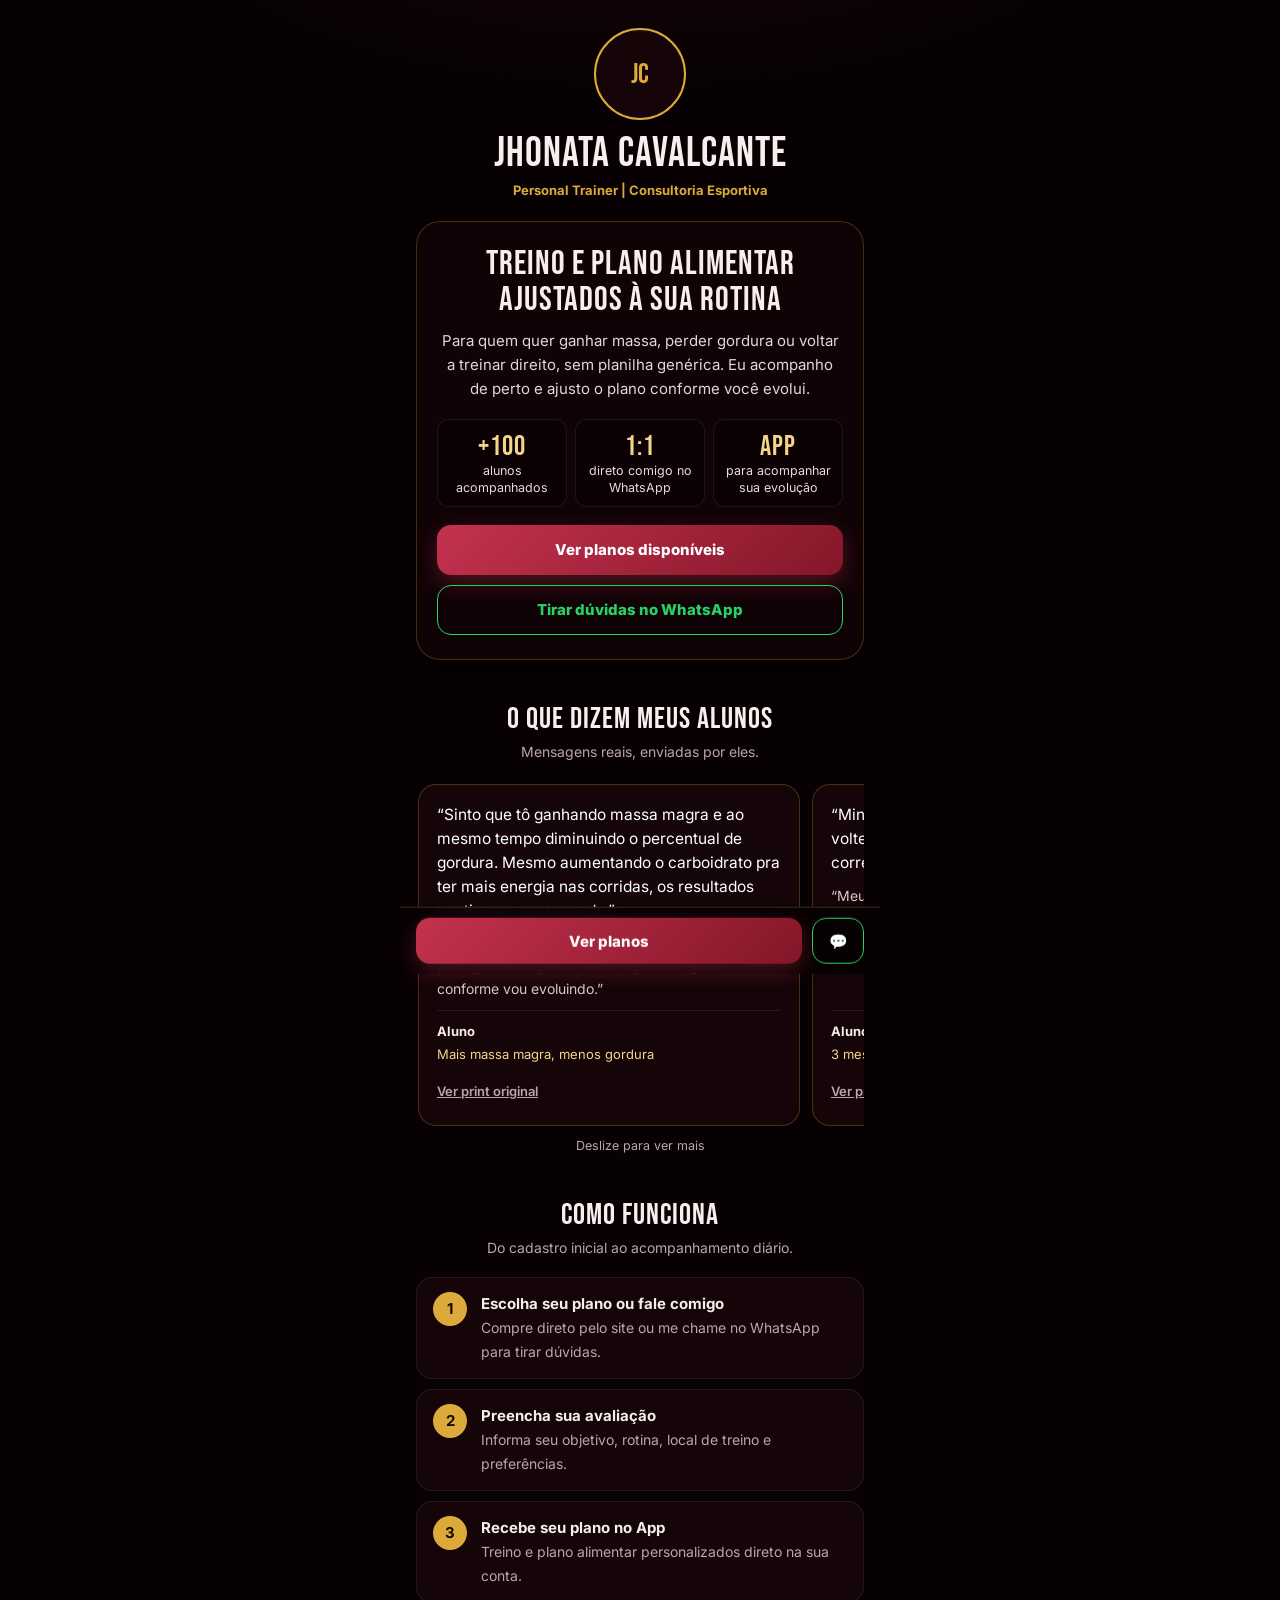
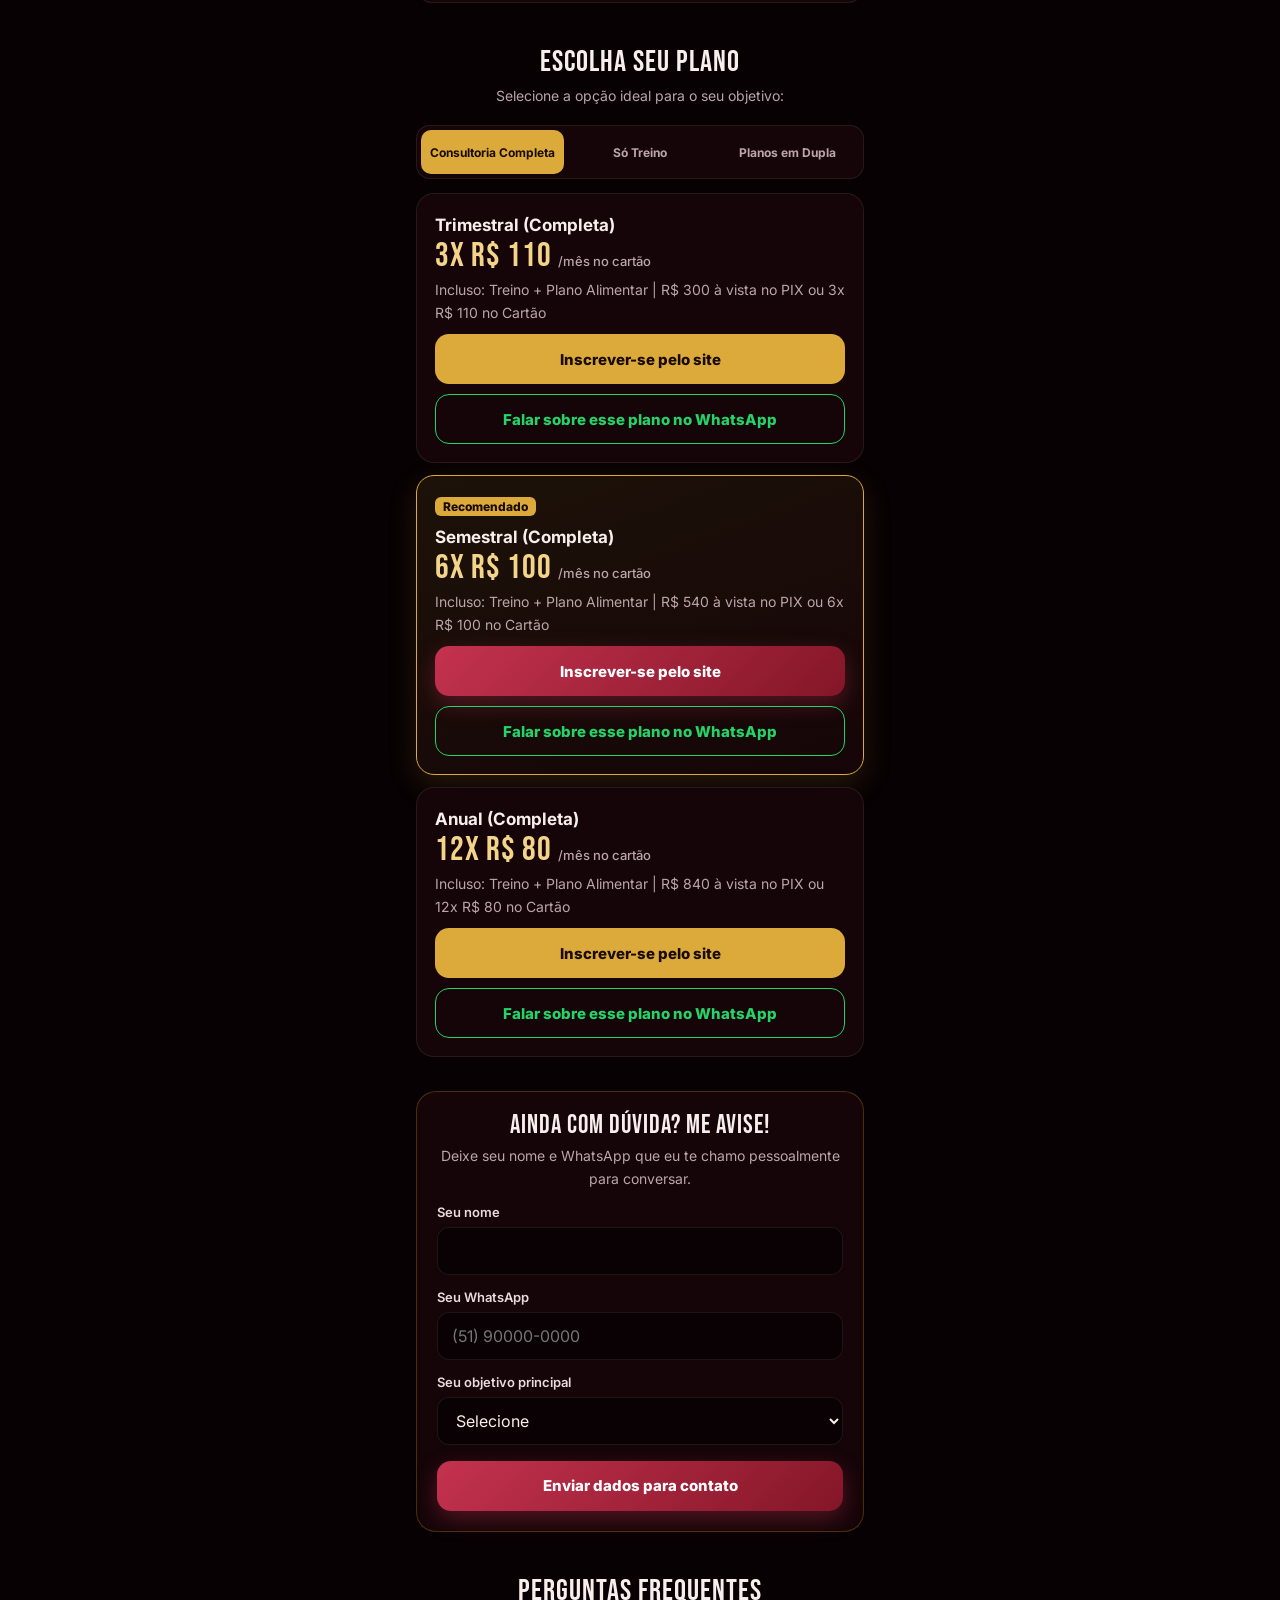
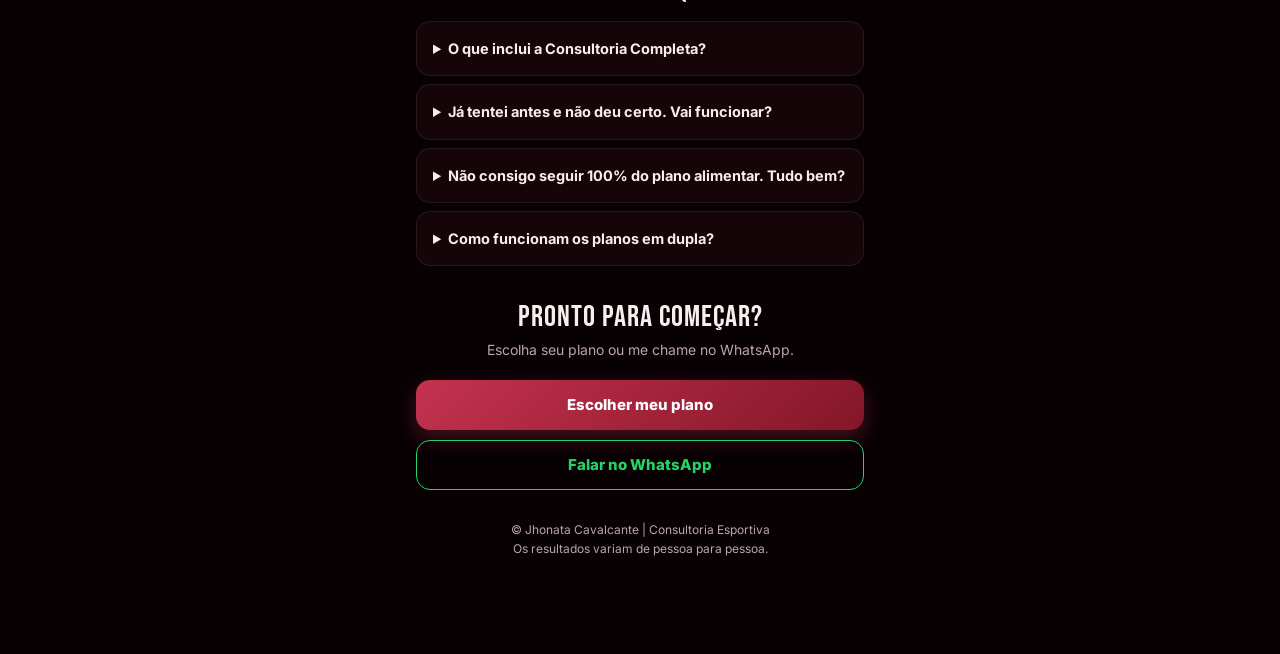
==== index.html @ f17ecf05 "Update image sources and buttons in index.html" ====
<!DOCTYPE html>
<html lang="pt-BR">
<head>
<meta charset="UTF-8">
<meta name="viewport" content="width=device-width, initial-scale=1, viewport-fit=cover">
<title>Jhonata Cavalcante | Personal Trainer e Consultoria Esportiva</title>
<meta name="description" content="Treino e plano alimentar ajustados à sua rotina, com acompanhamento direto no WhatsApp.">
<meta property="og:title" content="Jhonata Cavalcante | Consultoria Esportiva">
<meta property="og:description" content="Treino e plano alimentar ajustados à sua rotina, com acompanhamento direto no WhatsApp.">
<meta property="og:image" content="https://github.com/jhonatags123-hue/Consultoria-Backend/blob/main/5.jpg?raw=true">
<meta property="og:url" content="https://consultoria-backend-kbqi.onrender.com/">
<meta property="og:type" content="website">
<link href="https://fonts.googleapis.com/css2?family=Inter:wght@400;500;700;800&family=Bebas+Neue&display=swap" rel="stylesheet">
<style>
:root{--card:#150508;--line:rgba(220,170,58,.25);--soft:rgba(255,255,255,.08);--accent:#c4324f;--accent2:#841628;--gold:#dcaa3a;--gold2:#f3d489;--text:#f8efec;--muted:#bba5ab;--green:#25d366}
*{margin:0;padding:0;box-sizing:border-box}
html{scroll-behavior:smooth}
body{background:radial-gradient(900px 560px at 50% -8%,#300713,#070103 70%) no-repeat #070103;color:var(--text);font:400 15px/1.6 'Inter',system-ui,sans-serif;max-width:480px;margin:0 auto;padding:28px 16px calc(96px + env(safe-area-inset-bottom,0px));overflow-x:hidden}
h1,h2{font-family:'Bebas Neue',sans-serif;font-weight:400;letter-spacing:1px;line-height:1.05}
h2{font-size:30px;text-align:center;margin:44px 0 6px}
.sub{text-align:center;color:var(--muted);font-size:14px;margin-bottom:18px}
a:focus-visible,button:focus-visible,input:focus-visible,select:focus-visible,summary:focus-visible{outline:2px solid var(--gold2);outline-offset:3px}
.btn{display:flex;justify-content:center;align-items:center;gap:8px;min-height:50px;padding:0 18px;border-radius:14px;font:800 15px 'Inter',sans-serif;text-decoration:none;border:0;cursor:pointer;width:100%;color:#fff}
.btn-main{background:linear-gradient(135deg,var(--accent),var(--accent2));box-shadow:0 8px 22px rgba(196,50,79,.35)}
.btn-gold{background:var(--gold);color:#1a0b02}
.btn-wa{background:transparent;border:1px solid var(--green);color:var(--green)}
.profile{text-align:center}
.avatar{width:92px;height:92px;border-radius:50%;border:2px solid var(--gold);margin:0 auto 12px;overflow:hidden;background:var(--card);display:grid;place-items:center;font:28px 'Bebas Neue';color:var(--gold)}
.avatar img{width:100%;height:100%;object-fit:cover}
.profile h1{font-size:42px}
.profile p{color:var(--gold);font-weight:700;font-size:13px;margin-top:4px}
.hero{background:rgba(21,5,8,.75);border:1px solid var(--line);border-radius:24px;padding:24px 20px;text-align:center;margin-top:20px;box-shadow:0 16px 40px rgba(0,0,0,.6)}
.hero h2{margin:0 0 12px;font-size:34px}
.hero p{color:#e4d5d8;font-size:15px}
.stats{display:grid;grid-template-columns:repeat(3,1fr);gap:8px;margin:18px 0}
.stats div{background:rgba(10,2,5,.7);border:1px solid var(--soft);border-radius:12px;padding:10px 4px;font-size:12.5px;line-height:1.3;color:#eadadd}
.stats b{display:block;font:28px 'Bebas Neue';color:var(--gold2);letter-spacing:1px}
.hero .btn+.btn{margin-top:10px}
.carousel{display:flex;gap:12px;overflow-x:auto;scroll-snap-type:x mandatory;padding:2px 2px 10px;-webkit-overflow-scrolling:touch}
.t{flex:0 0 86%;scroll-snap-align:center;background:var(--card);border:1px solid var(--line);border-radius:18px;padding:18px;display:flex;flex-direction:column;gap:10px}
.t .q{font-size:15.5px;line-height:1.55;color:#fff}
.t .q2{font-size:14px;color:#d9c8cc}
.t footer{margin-top:auto;display:flex;flex-direction:column;gap:2px;border-top:1px solid var(--soft);padding-top:10px;font-size:13px}
.t footer span{color:var(--gold2)}
.lnk{background:none;border:0;color:var(--muted);font:600 13px 'Inter';text-decoration:underline;cursor:pointer;text-align:left;padding:4px 0;min-height:32px}
.hint{text-align:center;font-size:12.5px;color:var(--muted)}
.steps{display:grid;gap:10px}
.step{display:flex;gap:14px;align-items:flex-start;background:var(--card);border:1px solid var(--soft);border-radius:16px;padding:14px 16px}
.step i{flex:0 0 34px;height:34px;border-radius:50%;background:var(--gold);color:#1a0b02;font:700 15px/34px 'Inter';text-align:center;font-style:normal}
.step b{display:block;font-size:15px}
.step span{font-size:14px;color:var(--muted)}
.tabs{display:grid;grid-template-columns:1fr 1fr 1fr;gap:4px;background:var(--card);border:1px solid var(--soft);border-radius:14px;padding:4px;margin-bottom:14px}
.tabs button{min-height:44px;border:0;border-radius:10px;background:none;color:var(--muted);font:700 12px 'Inter';cursor:pointer;padding:0 4px}
.tabs button[aria-selected=true]{background:var(--gold);color:#1a0b02}
.plan{background:var(--card);border:1px solid var(--soft);border-radius:18px;padding:18px;margin-bottom:12px}
.plan.rec{border:1px solid var(--gold);box-shadow:0 10px 30px rgba(220,170,58,.15);background:linear-gradient(160deg,rgba(220,170,58,.1),var(--card))}
.tag{display:inline-block;background:var(--gold);color:#1a0b02;font:800 12px 'Inter';padding:2px 8px;border-radius:6px;margin-bottom:8px}
.plan h3{font-size:17px}
.plan .d{font-size:14px;color:var(--muted);margin:2px 0 10px}
.price{font:34px 'Bebas Neue';letter-spacing:1px;color:var(--gold2);line-height:1}
.price small{font:500 13px 'Inter';color:var(--muted);letter-spacing:0;margin-left:6px}
.plan .btn{margin-top:10px}
details.more{margin-bottom:12px}
details.more summary{cursor:pointer;text-align:center;color:var(--gold2);font-weight:700;font-size:14px;padding:12px;list-style:none;border:1px dashed var(--line);border-radius:12px;margin-bottom:12px}
.lead{background:var(--card);border:1px solid var(--line);border-radius:20px;padding:20px}
.lead h2{margin-top:0;font-size:26px}
.lead label{display:block;font-size:13px;font-weight:600;margin:12px 0 4px;color:#eadadd}
.lead input,.lead select{width:100%;min-height:48px;border-radius:12px;border:1px solid var(--soft);background:#0a0104;color:var(--text);padding:0 14px;font:16px 'Inter'}
.lead .btn{margin-top:16px}
.faq details{background:var(--card);border:1px solid var(--soft);border-radius:14px;margin-bottom:8px}
.faq summary{padding:15px 16px;font-weight:700;font-size:14.5px;cursor:pointer}
.faq p{padding:0 16px 15px;font-size:14px;color:#d9c8cc}
.final{text-align:center;margin-top:36px}
.final .btn+.btn{margin-top:10px}
footer.f{text-align:center;font-size:12px;color:var(--muted);margin-top:30px}
.bar{position:fixed;left:0;right:0;bottom:0;max-width:480px;margin:0 auto;padding:10px 16px calc(10px + env(safe-area-inset-bottom,0px));background:rgba(7,1,3,.94);backdrop-filter:blur(10px);border-top:1px solid var(--line);display:flex;gap:10px;transform:translateY(110%);transition:transform .25s;z-index:5}
.bar.on{transform:none}
.bar .btn{min-height:46px}
.bar .btn-wa{flex:0 0 52px;padding:0}
#lb{position:fixed;inset:0;background:rgba(0,0,0,.92);display:none;align-items:center;justify-content:center;padding:16px;z-index:10}
#lb.on{display:flex}
#lb img{max-width:100%;max-height:100%;border-radius:10px}
.alert-success{display:none;background:rgba(37,211,102,.15);border:1px solid #25d366;color:#25d366;padding:12px;border-radius:12px;text-align:center;font-weight:700;margin-top:12px}
@media (prefers-reduced-motion:reduce){html{scroll-behavior:auto}.bar{transition:none}}
</style>
</head>
<body>

<header class="profile">
  <div class="avatar"><img src="https://github.com/jhonatags123-hue/Consultoria-App/blob/main/minhafoto.jpg?raw=true" alt="Jhonata Cavalcante" onerror="this.style.display='none';this.parentNode.textContent='JC'"></div>
  <h1>JHONATA CAVALCANTE</h1>
  <p>Personal Trainer | Consultoria Esportiva</p>
</header>

<!-- 1. HERO -->
<section class="hero">
  <h2>Treino e plano alimentar ajustados à sua rotina</h2>
  <p>Para quem quer ganhar massa, perder gordura ou voltar a treinar direito, sem planilha genérica. Eu acompanho de perto e ajusto o plano conforme você evolui.</p>
  <div class="stats">
    <div><b>+100</b>alunos acompanhados</div>
    <div><b>1:1</b>direto comigo no WhatsApp</div>
    <div><b>App</b>para acompanhar sua evolução</div>
  </div>
  <a href="#planos" class="btn btn-main" id="heroCta" data-ev="hero_cta">Ver planos disponíveis</a>
  <a class="btn btn-wa js-wa" data-msg="Olá Jhonata! Vim pelo seu link e quero tirar dúvidas sobre a consultoria." data-ev="whatsapp_hero">Tirar dúvidas no WhatsApp</a>
</section>

<!-- 2. PROVA SOCIAL -->
<h2>O que dizem meus alunos</h2>
<p class="sub">Mensagens reais, enviadas por eles.</p>
<div class="carousel" aria-label="Depoimentos de alunos">
  <article class="t">
    <p class="q">“Sinto que tô ganhando massa magra e ao mesmo tempo diminuindo o percentual de gordura. Mesmo aumentando o carboidrato pra ter mais energia nas corridas, os resultados continuam aparecendo.”</p>
    <p class="q2">“O acompanhamento também tem sido muito bom, principalmente por ter esse suporte e ajuste conforme vou evoluindo.”</p>
    <footer><b>Aluno</b><span>Mais massa magra, menos gordura</span></footer>
    <button class="lnk" data-print="https://github.com/jhonatags123-hue/Consultoria-App/blob/main/depoimento1.jpg?raw=true">Ver print original</button>
  </article>
  <article class="t">
    <p class="q">“Minha vida melhorou bastante desde que voltei a treinar direito e me alimentar corretamente.”</p>
    <p class="q2">“Meu peso abaixou, a recomposição corporal foi bem notória depois de quase 6 meses sem atividade física, e tive um ganho de força absurdo.”</p>
    <footer><b>Aluno</b><span>3 meses de acompanhamento</span></footer>
    <button class="lnk" data-print="https://github.com/jhonatags123-hue/Consultoria-App/blob/main/depoimento2.jpg?raw=true">Ver print original</button>
  </article>
  <article class="t">
    <p class="q">“Treinava de qualquer forma, sem foco em aprender a execução com excelência.”</p>
    <p class="q2">“Esse método que tu me passou … começou a fazer meus treinos renderem mais, tanto em progressão das cargas quanto em focar nos meus pontos fracos.”</p>
    <footer><b>Otávio</b><span>Aluno desde agosto</span></footer>
    <button class="lnk" data-print="https://github.com/jhonatags123-hue/Consultoria-App/blob/main/depoimento3.jpg?raw=true">Ver print original</button>
  </article>
</div>
<p class="hint">Deslize para ver mais</p>

<!-- 3. COMO FUNCIONA -->
<h2>Como funciona</h2>
<p class="sub">Do cadastro inicial ao acompanhamento diário.</p>
<div class="steps">
  <div class="step"><i>1</i><div><b>Escolha seu plano ou fale comigo</b><span>Compre direto pelo site ou me chame no WhatsApp para tirar dúvidas.</span></div></div>
  <div class="step"><i>2</i><div><b>Preencha sua avaliação</b><span>Informa seu objetivo, rotina, local de treino e preferências.</span></div></div>
  <div class="step"><i>3</i><div><b>Recebe seu plano no App</b><span>Treino e plano alimentar personalizados direto na sua conta.</span></div></div>
</div>

<!-- 4. PLANOS -->
<h2 id="planos">Escolha seu plano</h2>
<p class="sub">Selecione a opção ideal para o seu objetivo:</p>
<div class="tabs" role="tablist">
  <button role="tab" id="tab-completa" aria-selected="true" data-g="completa">Consultoria Completa</button>
  <button role="tab" id="tab-treino" aria-selected="false" data-g="treino">Só Treino</button>
  <button role="tab" id="tab-dupla" aria-selected="false" data-g="dupla">Planos em Dupla</button>
</div>
<div id="planList" role="tabpanel"></div>

<!-- 5. CAPTURA DE LEAD -->
<section class="lead" style="margin-top:34px">
  <h2>Ainda com dúvida? Me avise!</h2>
  <p class="sub" style="margin-bottom:0">Deixe seu nome e WhatsApp que eu te chamo pessoalmente para conversar.</p>
  <form id="leadForm">
    <label for="nome">Seu nome</label>
    <input id="nome" name="nome" required autocomplete="given-name">
    <label for="zap">Seu WhatsApp</label>
    <input id="zap" name="whatsapp" type="tel" inputmode="tel" placeholder="(51) 90000-0000" required autocomplete="tel">
    <label for="obj">Seu objetivo principal</label>
    <select id="obj" name="objetivo" required>
      <option value="">Selecione</option>
      <option>Perder gordura</option>
      <option>Ganhar massa muscular</option>
      <option>Melhorar performance e corrida</option>
      <option>Voltar a treinar e ter mais saúde</option>
    </select>
    <button class="btn btn-main" type="submit">Enviar dados para contato</button>
    <div id="leadSuccess" class="alert-success">✓ Recebido! Entrarei em contato no seu WhatsApp em breve.</div>
  </form>
</section>

<!-- 6. FAQ -->
<h2>Perguntas frequentes</h2>
<div class="faq" style="margin-top:14px">
  <details><summary>O que inclui a Consultoria Completa?</summary><p>A Consultoria Completa inclui o treino 100% individualizado para o seu local de treino + o seu plano alimentar personalizado ajustado à sua rotina, além de acompanhamento no aplicativo.</p></details>
  <details><summary>Já tentei antes e não deu certo. Vai funcionar?</summary><p>O plano é feito para a sua rotina e revisado conforme você evolui, em vez de repetir uma ficha pronta. Quando algo não encaixa, a gente ajusta.</p></details>
  <details><summary>Não consigo seguir 100% do plano alimentar. Tudo bem?</summary><p>Ninguém segue 100% o tempo todo. O objetivo é ter flexibilidade para você manter a constância sem neuras.</p></details>
  <details><summary>Como funcionam os planos em dupla?</summary><p>Cada um da dupla recebe seu próprio plano individualizado no app, porém com um desconto especial no valor total do pacote!</p></details>
</div>

<!-- 7. CTA FINAL -->
<section class="final">
  <h2 style="margin-top:0">Pronto para começar?</h2>
  <p class="sub">Escolha seu plano ou me chame no WhatsApp.</p>
  <a href="#planos" class="btn btn-main" data-ev="final_cta">Escolher meu plano</a>
  <a class="btn btn-wa js-wa" data-msg="Olá Jhonata! Quero tirar umas dúvidas no WhatsApp antes de fechar a consultoria." data-ev="whatsapp_final">Falar no WhatsApp</a>
</section>

<footer class="f">© Jhonata Cavalcante | Consultoria Esportiva<br>Os resultados variam de pessoa para pessoa.</footer>

<!-- BARRA FIXA -->
<div class="bar" id="bar">
  <a href="#planos" class="btn btn-main" data-ev="bar_cta">Ver planos</a>
  <a class="btn btn-wa js-wa" aria-label="Falar no WhatsApp" data-msg="Olá Jhonata! Vim pelo site e quero falar sobre a consultoria." data-ev="whatsapp_bar">💬</a>
</div>

<div id="lb" role="dialog" aria-label="Print do depoimento"><img alt="Print original do depoimento"></div>

<script>
/* ===== CONFIGURAÇÃO DE PREÇOS E PLANOS ===== */
const CFG = {
  whats: "5551990169026",
  leadEndpoint: "https://consultoria-backend-kbqi.onrender.com/api/leads",
  destino: "app.html",
  planos: {
    completa: [
      { id: "COMPLETA_TRIMESTRAL", nome: "Trimestral (Completa)", meses: 3, parcela: 110, desc: "Incluso: Treino + Plano Alimentar | R$ 300 à vista no PIX ou 3x R$ 110 no Cartão", destaque: false },
      { id: "COMPLETA_SEMESTRAL",  nome: "Semestral (Completa)", meses: 6, parcela: 100, desc: "Incluso: Treino + Plano Alimentar | R$ 540 à vista no PIX ou 6x R$ 100 no Cartão", destaque: true },
      { id: "COMPLETA_ANUAL",      nome: "Anual (Completa)",     meses: 12, parcela: 80, desc: "Incluso: Treino + Plano Alimentar | R$ 840 à vista no PIX ou 12x R$ 80 no Cartão", destaque: false }
    ],
    treino: [
      { id: "TREINO_ANUAL",        nome: "Anual (Apenas Treino)", meses: 12, parcela: 55, desc: "Incluso: Ficha de Treino Personalizada | R$ 540 à vista no PIX ou 12x R$ 55 no Cartão", destaque: true, tipo: "treino" }
    ],
    dupla: [
      { id: "COMPLETA_DUPLA_ANUAL",nome: "Anual em Dupla (Completa)", meses: 12, parcela: 130, desc: "Treino + Plano Alimentar para os dois | PIX R$ 660 cada ou R$ 65/mês no cartão cada", destaque: true, dupla: true },
      { id: "TREINO_DUPLA_ANUAL",  nome: "Anual em Dupla (Só Treino)", meses: 12, parcela: 80, desc: "Ficha de Treino para os dois | PIX R$ 420 cada ou R$ 40/mês no cartão cada", dupla: true, tipo: "treino" }
    ]
  }
};

/* ===== WHATSAPP LINK GENERATOR ===== */
const waLink = msg => `https://wa.me/${CFG.whats}?text=${encodeURIComponent(msg)}`;

/* ===== RENDERIZAÇÃO DE PLANOS ===== */
const brl = n => n.toLocaleString('pt-BR');
const utm = location.search ? '&' + location.search.slice(1) : '';

const planHTML = p => {
  const href = `${CFG.destino}?modo=anamnese${p.tipo ? '&tipo=' + p.tipo : ''}&plano=${p.id}${utm}`;
  const msgWa = `Olá Jhonata! Tenho interesse no plano ${p.nome} e quero conversar com você antes de fechar.`;
  const rec = p.destaque ? ' rec' : '';
  const tag = p.destaque ? '<span class="tag">Recomendado</span>' : p.dupla ? '<span class="tag">Oferta em Dupla</span>' : '';
  
  return `<div class="plan${rec}">${tag}<h3>${p.nome}</h3>
    <div class="price">${p.meses}x R$ ${brl(p.parcela)}<small>${p.dupla ? 'total da dupla' : '/mês no cartão'}</small></div>
    <p class="d" style="margin:6px 0 0">${p.desc}</p>
    <a class="btn ${p.destaque ? 'btn-main' : 'btn-gold'}" href="${href}" data-plan="${p.id}">Inscrever-se pelo site</a>
    <a class="btn btn-wa" href="${waLink(msgWa)}" target="_blank" rel="noopener">Falar sobre esse plano no WhatsApp</a>
  </div>`;
};

function renderPlans(g) {
  const list = CFG.planos[g];
  let html = list.map(planHTML).join('');
  document.getElementById('planList').innerHTML = html;
  document.getElementById('planList').setAttribute('aria-labelledby', 'tab-' + g);
}

document.querySelectorAll('.tabs button').forEach(b => b.addEventListener('click', () => {
  document.querySelectorAll('.tabs button').forEach(x => x.setAttribute('aria-selected', x === b));
  renderPlans(b.dataset.g);
}));
renderPlans('completa');

/* ===== WHATSAPP DIRETO ===== */
document.querySelectorAll('.js-wa').forEach(a => {
  a.href = waLink(a.dataset.msg);
  a.target = '_blank';
  a.rel = 'noopener';
});

/* ===== CAPTURA DE LEAD AUTOMÁTICA ===== */
document.getElementById('leadForm').addEventListener('submit', async e => {
  e.preventDefault();
  const form = e.target;
  const data = Object.fromEntries(new FormData(form));
  
  try {
    if (CFG.leadEndpoint) {
      await fetch(CFG.leadEndpoint, {
        method: 'POST',
        headers: { 'Content-Type': 'application/json' },
        body: JSON.stringify({ ...data, origem: 'funil_landing_page', data: new Date().toISOString() })
      });
    }
  } catch (_) {}

  document.getElementById('leadSuccess').style.display = 'block';
  form.reset();
});

/* ===== INTERACTION OBSERVER & LIGHTBOX ===== */
new IntersectionObserver(([en]) => document.getElementById('bar').classList.toggle('on', !en.isIntersecting && en.boundingClientRect.top < 0))
  .observe(document.getElementById('heroCta'));
const lb = document.getElementById('lb');
document.querySelectorAll('[data-print]').forEach(b => b.addEventListener('click', () => {
  lb.querySelector('img').src = b.dataset.print; lb.classList.add('on');
}));
lb.addEventListener('click', () => lb.classList.remove('on'));
document.addEventListener('keydown', e => { if (e.key === 'Escape') lb.classList.remove('on'); });
</script>
</body>
</html>
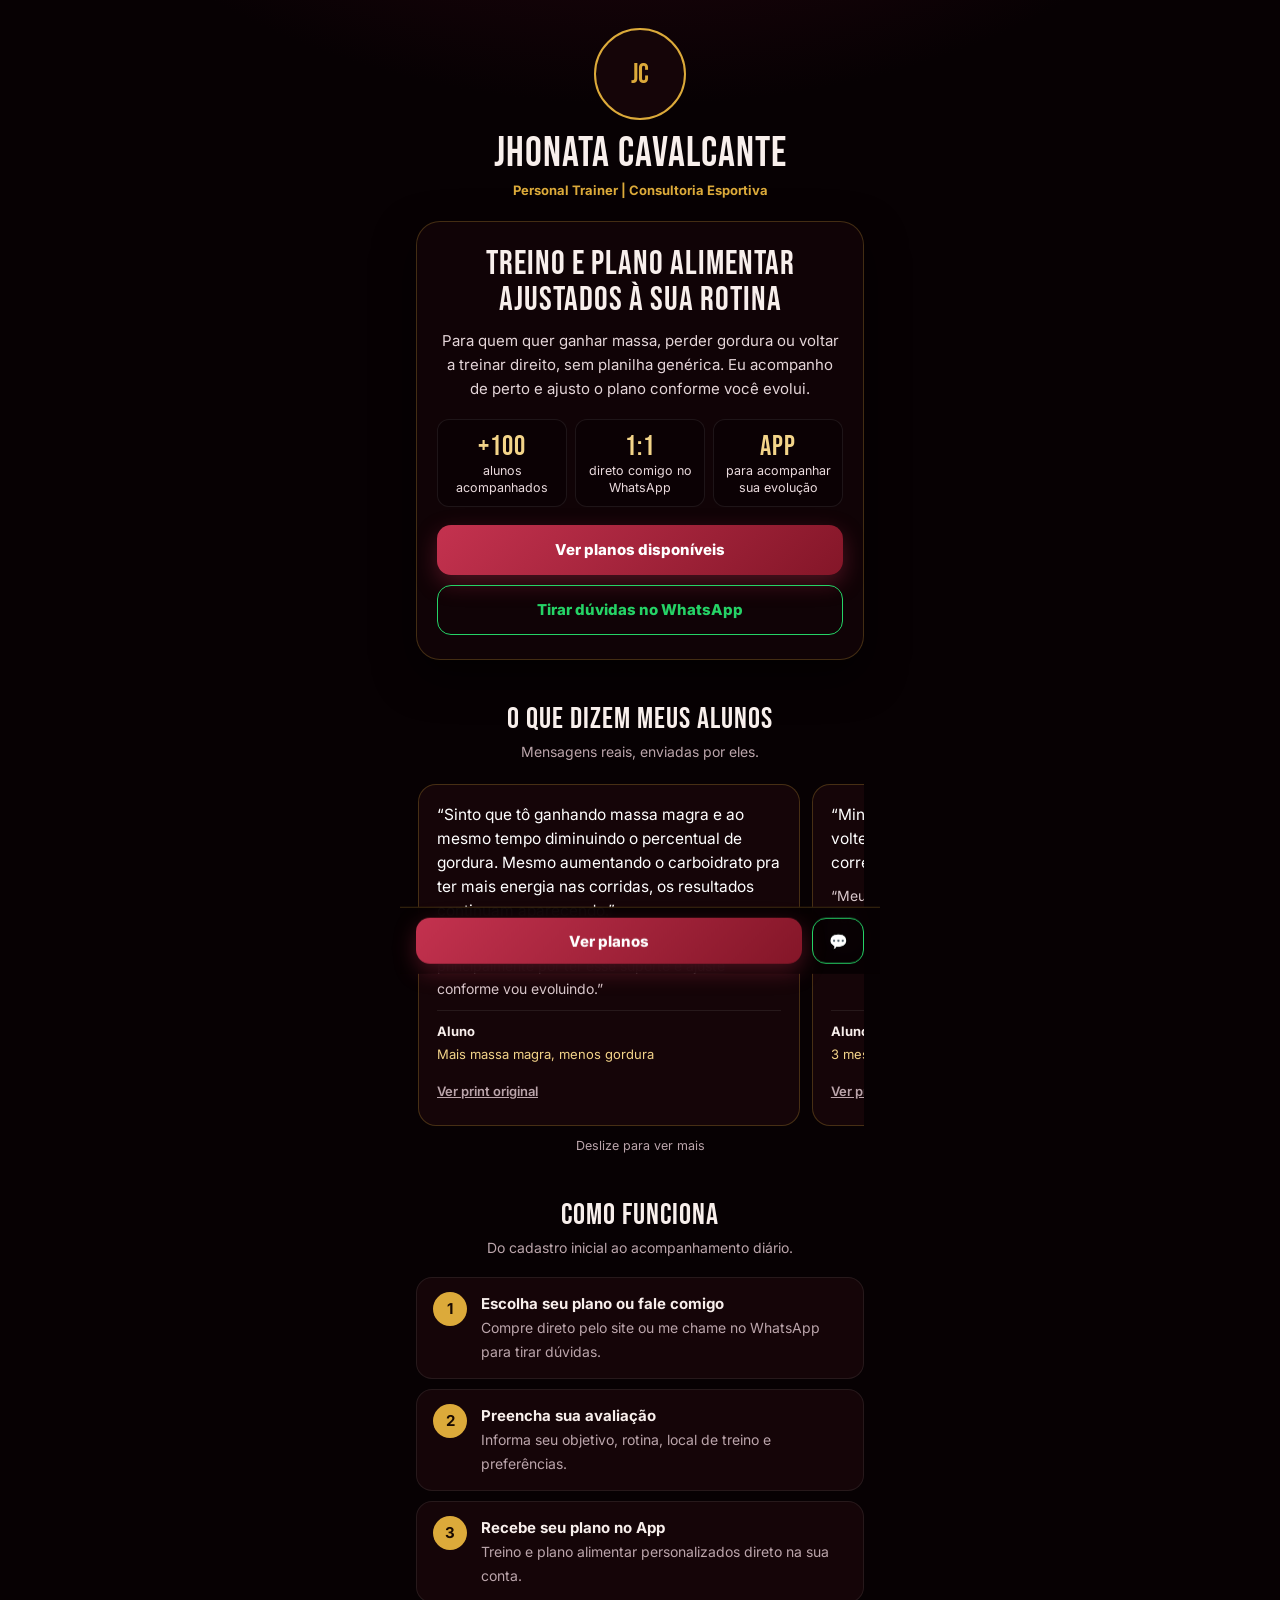
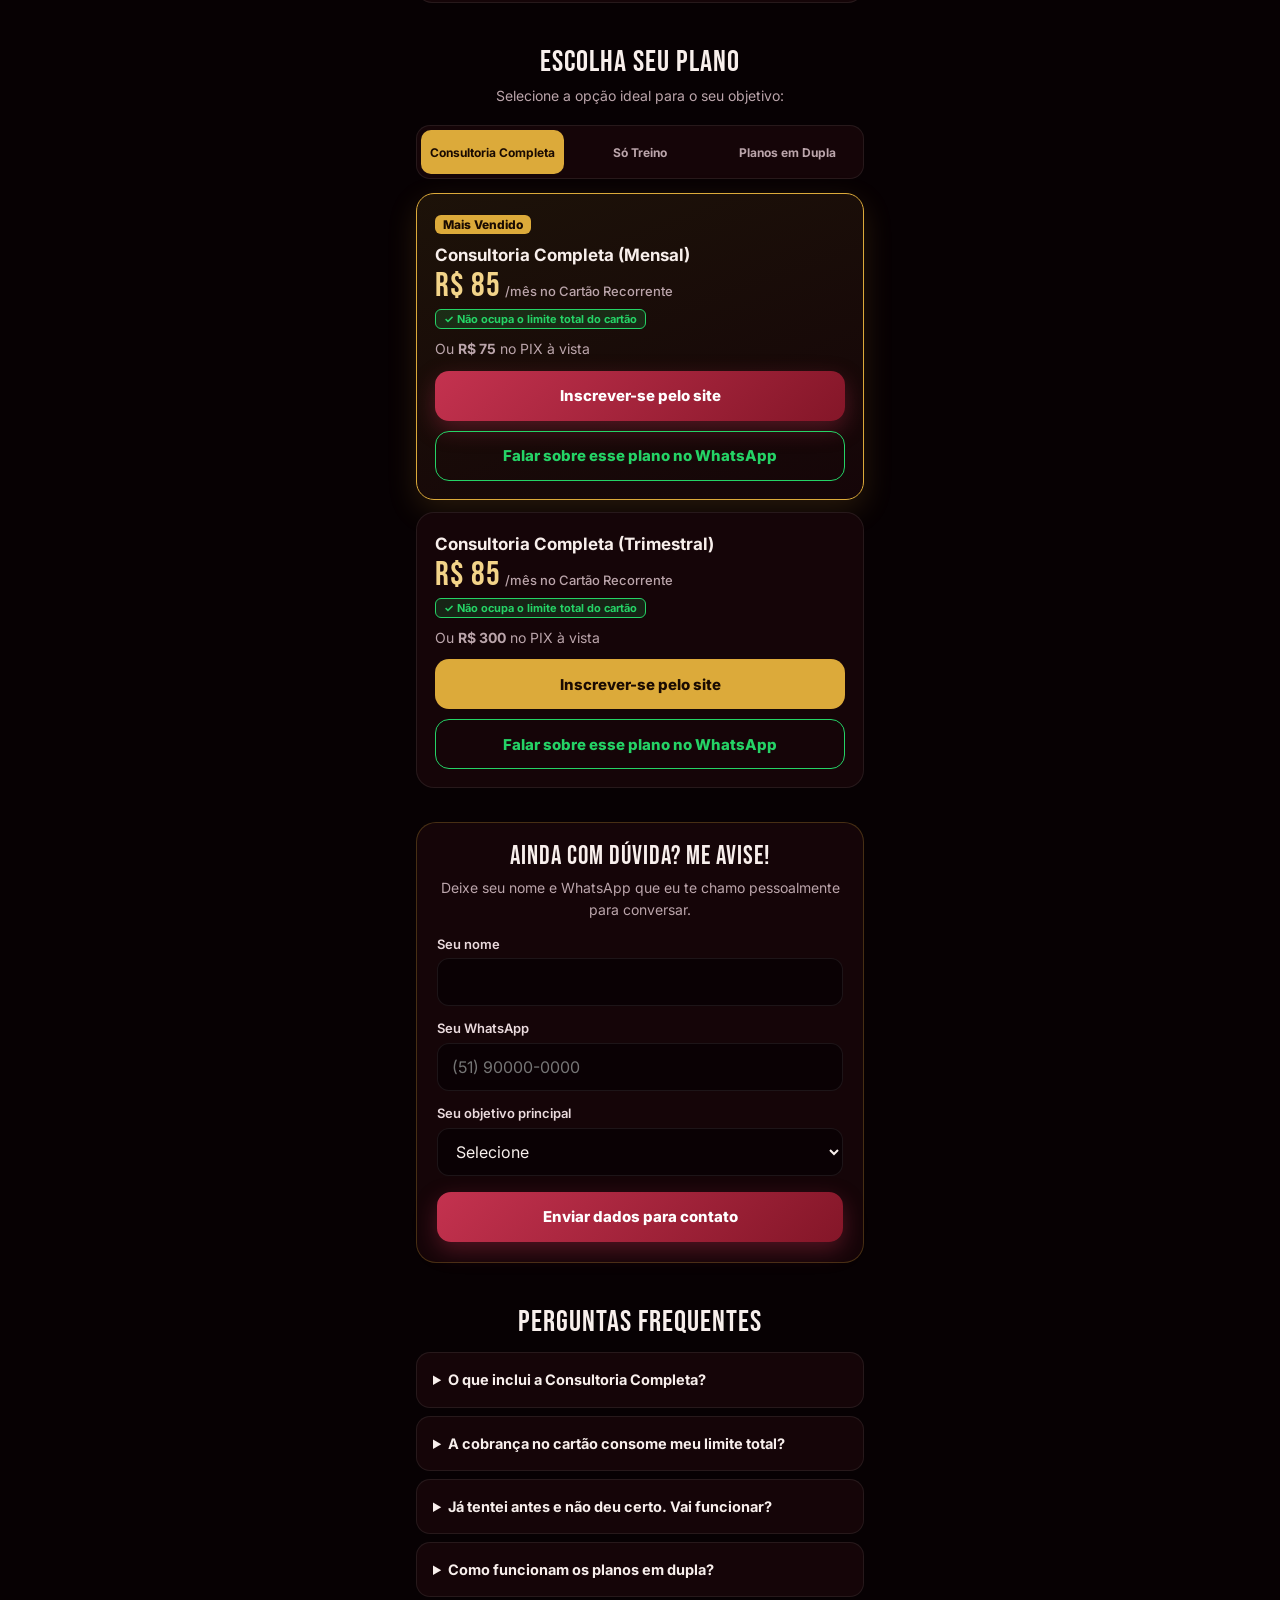
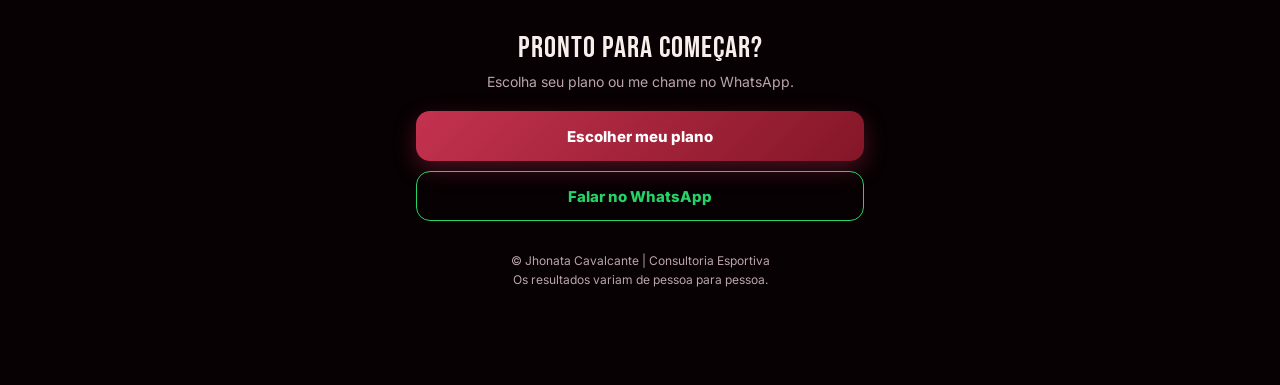
==== commit 27e63eb2: "Update pricing details and FAQ in index.html" ====
--- a/index.html
+++ b/index.html
@@ -7,7 +7,7 @@
 <meta name="description" content="Treino e plano alimentar ajustados à sua rotina, com acompanhamento direto no WhatsApp.">
 <meta property="og:title" content="Jhonata Cavalcante | Consultoria Esportiva">
 <meta property="og:description" content="Treino e plano alimentar ajustados à sua rotina, com acompanhamento direto no WhatsApp.">
-<meta property="og:image" content="https://github.com/jhonatags123-hue/Consultoria-Backend/blob/main/5.jpg?raw=true">
+<meta property="og:image" content="https://github.com/jhonatags123-hue/Consultoria-App/blob/main/minhafoto.jpg?raw=true">
 <meta property="og:url" content="https://consultoria-backend-kbqi.onrender.com/">
 <meta property="og:type" content="website">
 <link href="https://fonts.googleapis.com/css2?family=Inter:wght@400;500;700;800&family=Bebas+Neue&display=swap" rel="stylesheet">
@@ -55,13 +55,12 @@
 .plan{background:var(--card);border:1px solid var(--soft);border-radius:18px;padding:18px;margin-bottom:12px}
 .plan.rec{border:1px solid var(--gold);box-shadow:0 10px 30px rgba(220,170,58,.15);background:linear-gradient(160deg,rgba(220,170,58,.1),var(--card))}
 .tag{display:inline-block;background:var(--gold);color:#1a0b02;font:800 12px 'Inter';padding:2px 8px;border-radius:6px;margin-bottom:8px}
+.tag-no-limit{display:inline-block;background:rgba(37,211,102,.15);color:var(--green);border:1px solid var(--green);font:700 11px 'Inter';padding:2px 8px;border-radius:6px;margin-top:6px}
 .plan h3{font-size:17px}
 .plan .d{font-size:14px;color:var(--muted);margin:2px 0 10px}
 .price{font:34px 'Bebas Neue';letter-spacing:1px;color:var(--gold2);line-height:1}
-.price small{font:500 13px 'Inter';color:var(--muted);letter-spacing:0;margin-left:6px}
+.price small{font:500 13px 'Inter';color:var(--muted);letter-spacing:0;margin-left:4px}
 .plan .btn{margin-top:10px}
-details.more{margin-bottom:12px}
-details.more summary{cursor:pointer;text-align:center;color:var(--gold2);font-weight:700;font-size:14px;padding:12px;list-style:none;border:1px dashed var(--line);border-radius:12px;margin-bottom:12px}
 .lead{background:var(--card);border:1px solid var(--line);border-radius:20px;padding:20px}
 .lead h2{margin-top:0;font-size:26px}
 .lead label{display:block;font-size:13px;font-weight:600;margin:12px 0 4px;color:#eadadd}
@@ -175,8 +174,8 @@
 <h2>Perguntas frequentes</h2>
 <div class="faq" style="margin-top:14px">
   <details><summary>O que inclui a Consultoria Completa?</summary><p>A Consultoria Completa inclui o treino 100% individualizado para o seu local de treino + o seu plano alimentar personalizado ajustado à sua rotina, além de acompanhamento no aplicativo.</p></details>
+  <details><summary>A cobrança no cartão consome meu limite total?</summary><p>Não! A assinatura funciona de forma recorrente (mês a mês). Você só precisa ter liberado o valor da mensalidade do mês, sem comprometer o limite total do seu cartão.</p></details>
   <details><summary>Já tentei antes e não deu certo. Vai funcionar?</summary><p>O plano é feito para a sua rotina e revisado conforme você evolui, em vez de repetir uma ficha pronta. Quando algo não encaixa, a gente ajusta.</p></details>
-  <details><summary>Não consigo seguir 100% do plano alimentar. Tudo bem?</summary><p>Ninguém segue 100% o tempo todo. O objetivo é ter flexibilidade para você manter a constância sem neuras.</p></details>
   <details><summary>Como funcionam os planos em dupla?</summary><p>Cada um da dupla recebe seu próprio plano individualizado no app, porém com um desconto especial no valor total do pacote!</p></details>
 </div>
 
@@ -199,23 +198,21 @@
 <div id="lb" role="dialog" aria-label="Print do depoimento"><img alt="Print original do depoimento"></div>
 
 <script>
-/* ===== CONFIGURAÇÃO DE PREÇOS E PLANOS ===== */
+/* ===== CONFIGURAÇÃO DE PREÇOS E LINKS DO ASAAS ===== */
 const CFG = {
   whats: "5551990169026",
   leadEndpoint: "https://consultoria-backend-kbqi.onrender.com/api/leads",
-  destino: "app.html",
   planos: {
     completa: [
-      { id: "COMPLETA_TRIMESTRAL", nome: "Trimestral (Completa)", meses: 3, parcela: 110, desc: "Incluso: Treino + Plano Alimentar | R$ 300 à vista no PIX ou 3x R$ 110 no Cartão", destaque: false },
-      { id: "COMPLETA_SEMESTRAL",  nome: "Semestral (Completa)", meses: 6, parcela: 100, desc: "Incluso: Treino + Plano Alimentar | R$ 540 à vista no PIX ou 6x R$ 100 no Cartão", destaque: true },
-      { id: "COMPLETA_ANUAL",      nome: "Anual (Completa)",     meses: 12, parcela: 80, desc: "Incluso: Treino + Plano Alimentar | R$ 840 à vista no PIX ou 12x R$ 80 no Cartão", destaque: false }
+      { id: "COMPLETA_MENSAL", nome: "Consultoria Completa (Mensal)", pix: 75, cartao: 85, url: "https://www.asaas.com/000/c/d3g2zgxzvigjnpam", desc: "Incluso: Treino Personalizado + Plano Alimentar | R$ 85/mês no Cartão Recorrente ou R$ 75 no PIX", destaque: true },
+      { id: "COMPLETA_TRIMESTRAL", nome: "Consultoria Completa (Trimestral)", pix: 300, cartao: 85, url: "https://www.asaas.com/000/c/k9pnu5cry59ts60b", desc: "Incluso: Treino Personalizado + Plano Alimentar | R$ 300 à vista no PIX (3 Meses de Acesso)", destaque: false }
     ],
     treino: [
-      { id: "TREINO_ANUAL",        nome: "Anual (Apenas Treino)", meses: 12, parcela: 55, desc: "Incluso: Ficha de Treino Personalizada | R$ 540 à vista no PIX ou 12x R$ 55 no Cartão", destaque: true, tipo: "treino" }
+      { id: "TREINO_MENSAL", nome: "Apenas Treino", pix: 45, cartao: 55, url: "https://www.asaas.com/000/c/3rzicld44lby9g6b", desc: "Incluso: Ficha de Treino Personalizada | R$ 55/mês no Cartão Recorrente ou R$ 45 no PIX", destaque: true, tipo: "treino" }
     ],
     dupla: [
-      { id: "COMPLETA_DUPLA_ANUAL",nome: "Anual em Dupla (Completa)", meses: 12, parcela: 130, desc: "Treino + Plano Alimentar para os dois | PIX R$ 660 cada ou R$ 65/mês no cartão cada", destaque: true, dupla: true },
-      { id: "TREINO_DUPLA_ANUAL",  nome: "Anual em Dupla (Só Treino)", meses: 12, parcela: 80, desc: "Ficha de Treino para os dois | PIX R$ 420 cada ou R$ 40/mês no cartão cada", dupla: true, tipo: "treino" }
+      { id: "COMPLETA_DUPLA", nome: "Consultoria em Dupla (Completa)", pix: 130, cartao: 140, url: "https://www.asaas.com/000/c/52mqr2awi4hzl61n", desc: "Treino + Plano Alimentar para os dois | Cartão: R$ 140/mês (R$ 70 cada) ou PIX: R$ 130 à vista (R$ 65 cada)", destaque: true, dupla: true },
+      { id: "TREINO_DUPLA", nome: "Consultoria em Dupla (Só Treino)", pix: 80, cartao: 90, url: "https://www.asaas.com/000/c/ke2r2emle6sfnmif", desc: "Ficha de Treino para os dois | Cartão: R$ 90/mês (R$ 45 cada) ou PIX: R$ 80 à vista (R$ 40 cada)", dupla: true, tipo: "treino" }
     ]
   }
 };
@@ -225,18 +222,17 @@
 
 /* ===== RENDERIZAÇÃO DE PLANOS ===== */
 const brl = n => n.toLocaleString('pt-BR');
-const utm = location.search ? '&' + location.search.slice(1) : '';
 
 const planHTML = p => {
-  const href = `${CFG.destino}?modo=anamnese${p.tipo ? '&tipo=' + p.tipo : ''}&plano=${p.id}${utm}`;
   const msgWa = `Olá Jhonata! Tenho interesse no plano ${p.nome} e quero conversar com você antes de fechar.`;
   const rec = p.destaque ? ' rec' : '';
-  const tag = p.destaque ? '<span class="tag">Recomendado</span>' : p.dupla ? '<span class="tag">Oferta em Dupla</span>' : '';
+  const tag = p.destaque ? '<span class="tag">Mais Vendido</span>' : p.dupla ? '<span class="tag">Oferta em Dupla</span>' : '';
   
   return `<div class="plan${rec}">${tag}<h3>${p.nome}</h3>
-    <div class="price">${p.meses}x R$ ${brl(p.parcela)}<small>${p.dupla ? 'total da dupla' : '/mês no cartão'}</small></div>
-    <p class="d" style="margin:6px 0 0">${p.desc}</p>
-    <a class="btn ${p.destaque ? 'btn-main' : 'btn-gold'}" href="${href}" data-plan="${p.id}">Inscrever-se pelo site</a>
+    <div class="price">R$ ${brl(p.cartao)}<small>/mês no Cartão Recorrente</small></div>
+    <div><span class="tag-no-limit">✓ Não ocupa o limite total do cartão</span></div>
+    <p class="d" style="margin:8px 0 10px">Ou <b>R$ ${brl(p.pix)}</b> no PIX à vista</p>
+    <a class="btn ${p.destaque ? 'btn-main' : 'btn-gold'}" href="${p.url}" target="_blank" rel="noopener" data-plan="${p.id}">Inscrever-se pelo site</a>
     <a class="btn btn-wa" href="${waLink(msgWa)}" target="_blank" rel="noopener">Falar sobre esse plano no WhatsApp</a>
   </div>`;
 };
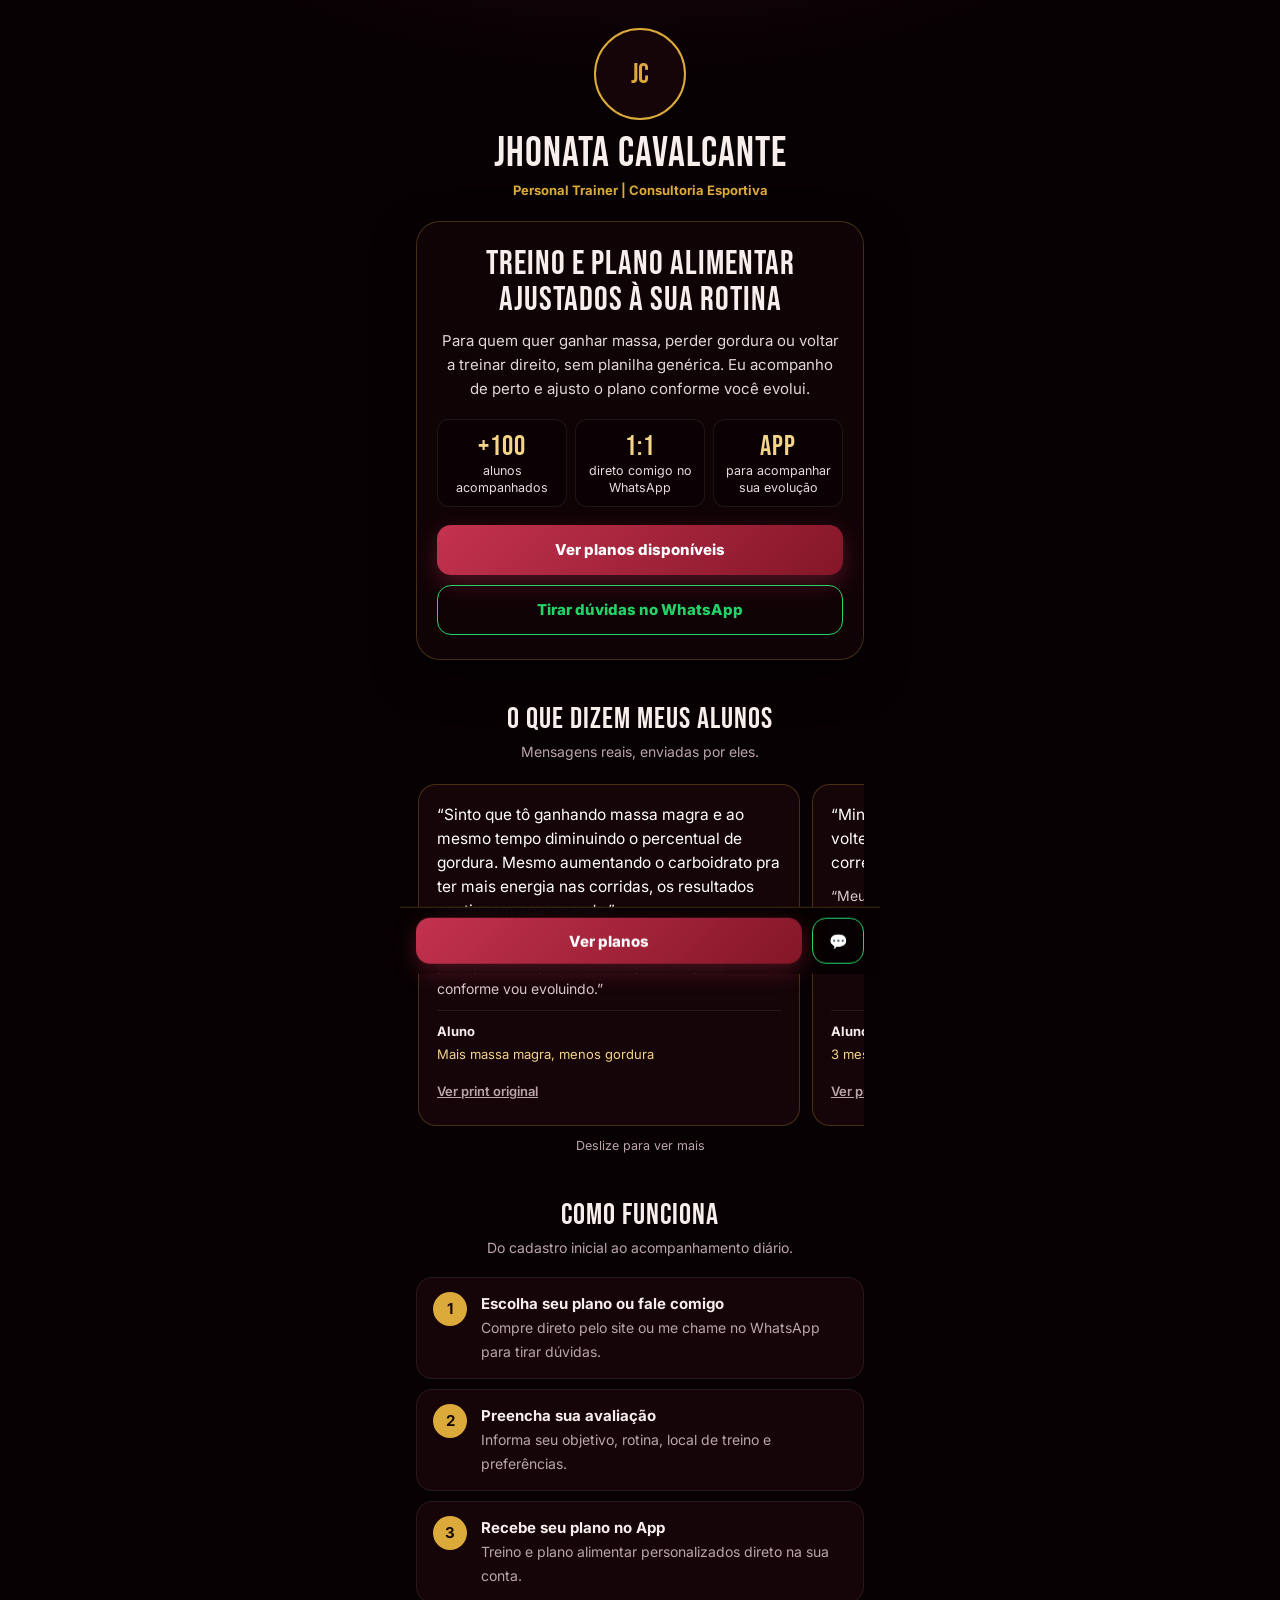
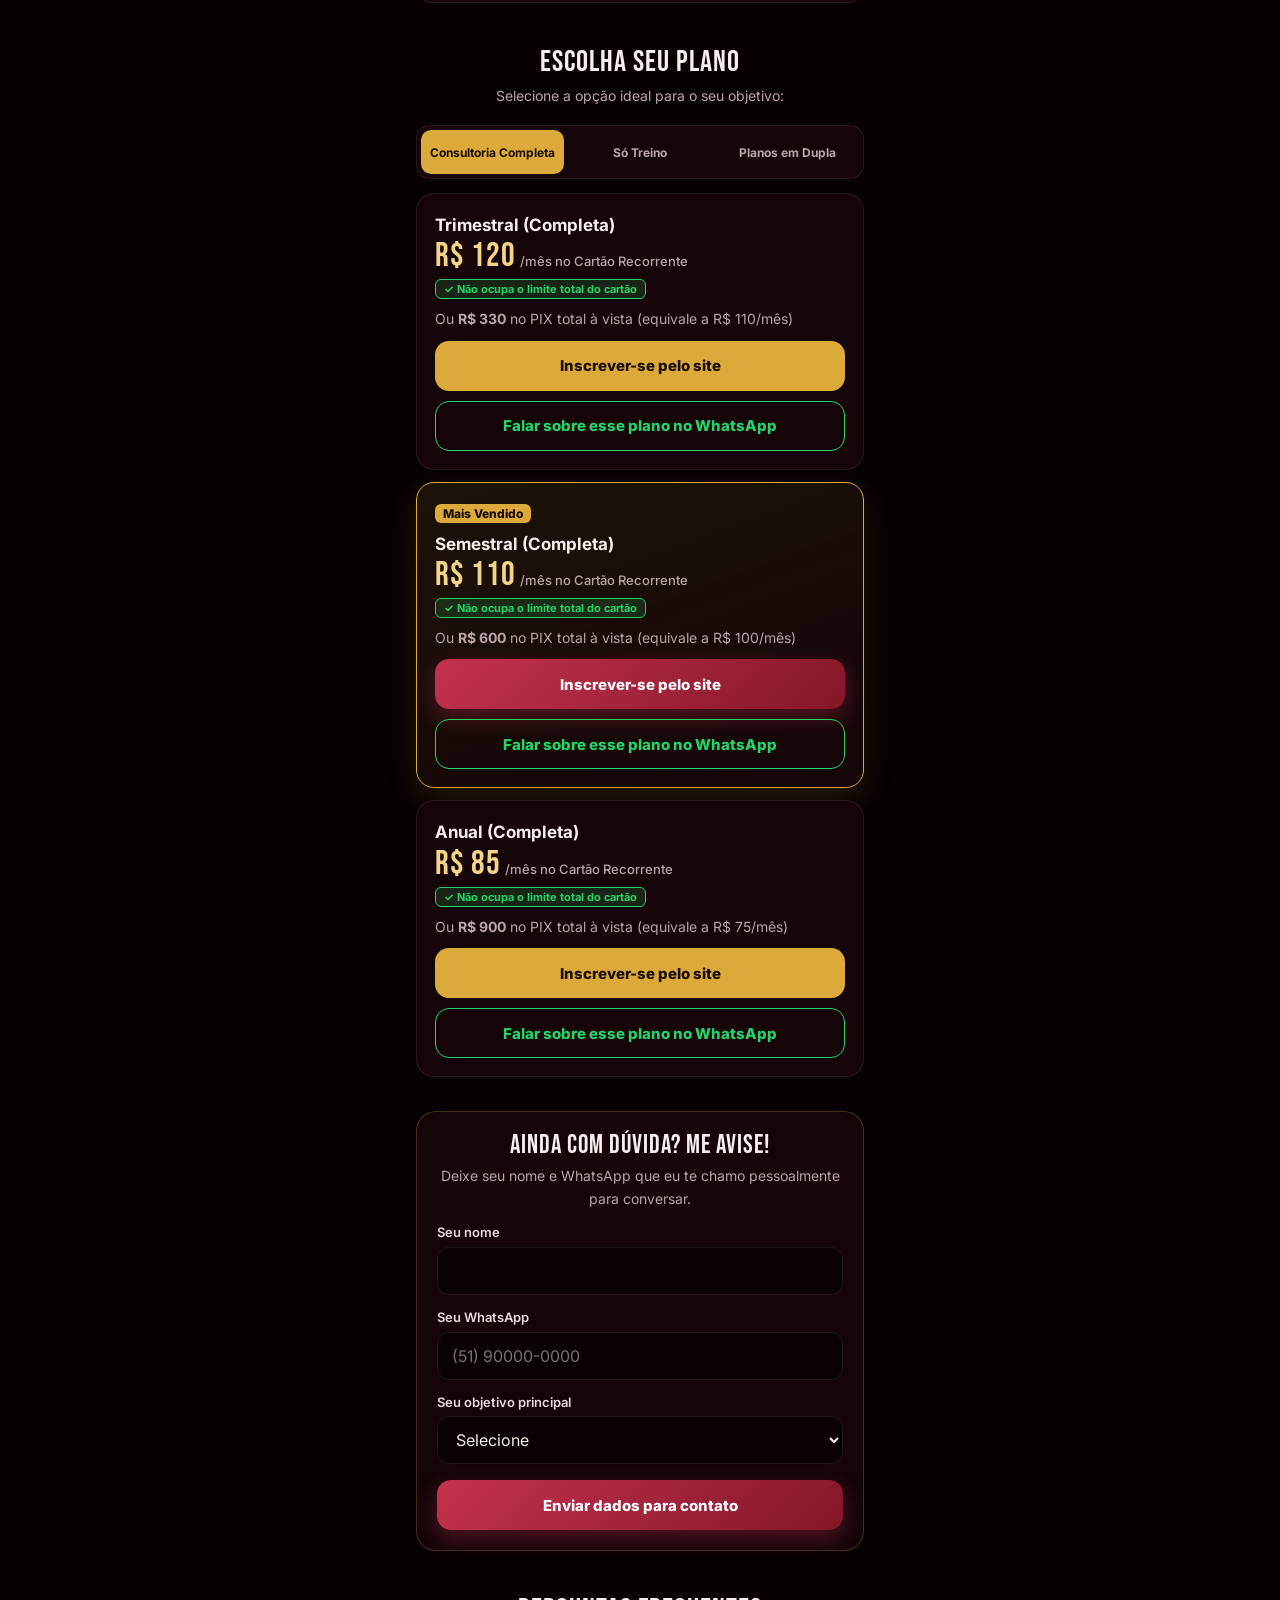
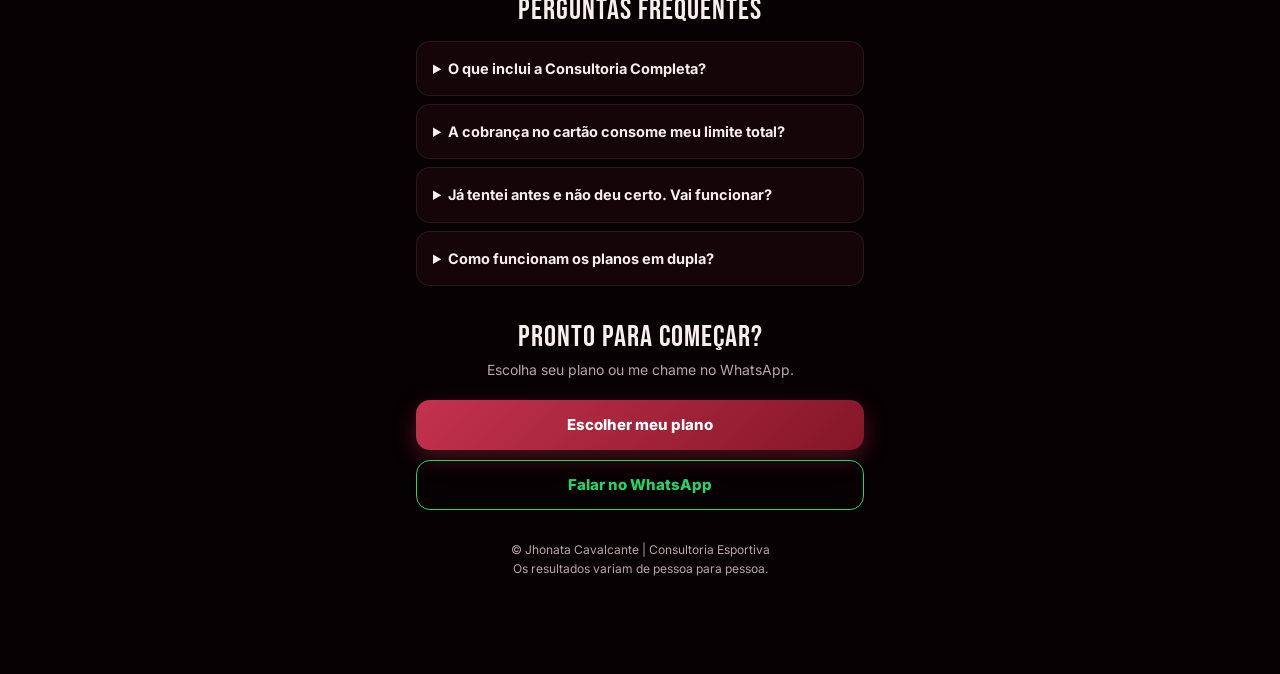
==== commit 6110eeb3: "Update comments for clarity in index.html" ====
--- a/index.html
+++ b/index.html
@@ -91,7 +91,7 @@
   <p>Personal Trainer | Consultoria Esportiva</p>
 </header>
 
-<!-- 1. HERO -->
+<!-- HERO -->
 <section class="hero">
   <h2>Treino e plano alimentar ajustados à sua rotina</h2>
   <p>Para quem quer ganhar massa, perder gordura ou voltar a treinar direito, sem planilha genérica. Eu acompanho de perto e ajusto o plano conforme você evolui.</p>
@@ -104,7 +104,7 @@
   <a class="btn btn-wa js-wa" data-msg="Olá Jhonata! Vim pelo seu link e quero tirar dúvidas sobre a consultoria." data-ev="whatsapp_hero">Tirar dúvidas no WhatsApp</a>
 </section>
 
-<!-- 2. PROVA SOCIAL -->
+<!-- PROVA SOCIAL -->
 <h2>O que dizem meus alunos</h2>
 <p class="sub">Mensagens reais, enviadas por eles.</p>
 <div class="carousel" aria-label="Depoimentos de alunos">
@@ -129,7 +129,7 @@
 </div>
 <p class="hint">Deslize para ver mais</p>
 
-<!-- 3. COMO FUNCIONA -->
+<!-- COMO FUNCIONA -->
 <h2>Como funciona</h2>
 <p class="sub">Do cadastro inicial ao acompanhamento diário.</p>
 <div class="steps">
@@ -138,7 +138,7 @@
   <div class="step"><i>3</i><div><b>Recebe seu plano no App</b><span>Treino e plano alimentar personalizados direto na sua conta.</span></div></div>
 </div>
 
-<!-- 4. PLANOS -->
+<!-- PLANOS -->
 <h2 id="planos">Escolha seu plano</h2>
 <p class="sub">Selecione a opção ideal para o seu objetivo:</p>
 <div class="tabs" role="tablist">
@@ -148,7 +148,7 @@
 </div>
 <div id="planList" role="tabpanel"></div>
 
-<!-- 5. CAPTURA DE LEAD -->
+<!-- CAPTURA DE LEAD -->
 <section class="lead" style="margin-top:34px">
   <h2>Ainda com dúvida? Me avise!</h2>
   <p class="sub" style="margin-bottom:0">Deixe seu nome e WhatsApp que eu te chamo pessoalmente para conversar.</p>
@@ -170,7 +170,7 @@
   </form>
 </section>
 
-<!-- 6. FAQ -->
+<!-- FAQ -->
 <h2>Perguntas frequentes</h2>
 <div class="faq" style="margin-top:14px">
   <details><summary>O que inclui a Consultoria Completa?</summary><p>A Consultoria Completa inclui o treino 100% individualizado para o seu local de treino + o seu plano alimentar personalizado ajustado à sua rotina, além de acompanhamento no aplicativo.</p></details>
@@ -179,7 +179,7 @@
   <details><summary>Como funcionam os planos em dupla?</summary><p>Cada um da dupla recebe seu próprio plano individualizado no app, porém com um desconto especial no valor total do pacote!</p></details>
 </div>
 
-<!-- 7. CTA FINAL -->
+<!-- CTA FINAL -->
 <section class="final">
   <h2 style="margin-top:0">Pronto para começar?</h2>
   <p class="sub">Escolha seu plano ou me chame no WhatsApp.</p>
@@ -204,15 +204,16 @@
   leadEndpoint: "https://consultoria-backend-kbqi.onrender.com/api/leads",
   planos: {
     completa: [
-      { id: "COMPLETA_MENSAL", nome: "Consultoria Completa (Mensal)", pix: 75, cartao: 85, url: "https://www.asaas.com/000/c/d3g2zgxzvigjnpam", desc: "Incluso: Treino Personalizado + Plano Alimentar | R$ 85/mês no Cartão Recorrente ou R$ 75 no PIX", destaque: true },
-      { id: "COMPLETA_TRIMESTRAL", nome: "Consultoria Completa (Trimestral)", pix: 300, cartao: 85, url: "https://www.asaas.com/000/c/k9pnu5cry59ts60b", desc: "Incluso: Treino Personalizado + Plano Alimentar | R$ 300 à vista no PIX (3 Meses de Acesso)", destaque: false }
+      { id: "COMPLETA_TRIMESTRAL", nome: "Trimestral (Completa)", pix: 330, pixEquiv: 110, cartao: 120, url: "https://www.asaas.com/000/c/k9pnu5cry59ts60b", desc: "Incluso: Treino Personalizado + Plano Alimentar | Cartão: R$ 120/mês Recorrente ou R$ 330 total no PIX (R$ 110/mês)", destaque: false },
+      { id: "COMPLETA_SEMESTRAL",  nome: "Semestral (Completa)",  pix: 600, pixEquiv: 100, cartao: 110, url: "https://www.asaas.com/000/c/d3g2zgxzvigjnpam", desc: "Incluso: Treino Personalizado + Plano Alimentar | Cartão: R$ 110/mês Recorrente ou R$ 600 total no PIX (R$ 100/mês)", destaque: true },
+      { id: "COMPLETA_ANUAL",      nome: "Anual (Completa)",      pix: 900, pixEquiv: 75,  cartao: 85,  url: "https://www.asaas.com/000/c/d3g2zgxzvigjnpam", desc: "Incluso: Treino Personalizado + Plano Alimentar | Cartão: R$ 85/mês Recorrente ou R$ 900 total no PIX (R$ 75/mês)", destaque: false }
     ],
     treino: [
-      { id: "TREINO_MENSAL", nome: "Apenas Treino", pix: 45, cartao: 55, url: "https://www.asaas.com/000/c/3rzicld44lby9g6b", desc: "Incluso: Ficha de Treino Personalizada | R$ 55/mês no Cartão Recorrente ou R$ 45 no PIX", destaque: true, tipo: "treino" }
+      { id: "TREINO_ANUAL", nome: "Anual (Apenas Treino)", pix: 540, pixEquiv: 45, cartao: 55, url: "https://www.asaas.com/000/c/3rzicld44lby9g6b", desc: "Incluso: Ficha de Treino Personalizada | Cartão: R$ 55/mês Recorrente ou R$ 540 total no PIX (R$ 45/mês)", destaque: true, tipo: "treino" }
     ],
     dupla: [
-      { id: "COMPLETA_DUPLA", nome: "Consultoria em Dupla (Completa)", pix: 130, cartao: 140, url: "https://www.asaas.com/000/c/52mqr2awi4hzl61n", desc: "Treino + Plano Alimentar para os dois | Cartão: R$ 140/mês (R$ 70 cada) ou PIX: R$ 130 à vista (R$ 65 cada)", destaque: true, dupla: true },
-      { id: "TREINO_DUPLA", nome: "Consultoria em Dupla (Só Treino)", pix: 80, cartao: 90, url: "https://www.asaas.com/000/c/ke2r2emle6sfnmif", desc: "Ficha de Treino para os dois | Cartão: R$ 90/mês (R$ 45 cada) ou PIX: R$ 80 à vista (R$ 40 cada)", dupla: true, tipo: "treino" }
+      { id: "COMPLETA_DUPLA", nome: "Anual em Dupla (Completa)", pix: 1560, pixEquiv: 130, cartao: 140, url: "https://www.asaas.com/000/c/52mqr2awi4hzl61n", desc: "Treino + Plano Alimentar para os dois | Cartão: R$ 140/mês Recorrente ou R$ 1.560 total no PIX (R$ 130/mês)", destaque: true, dupla: true },
+      { id: "TREINO_DUPLA",   nome: "Anual em Dupla (Só Treino)", pix: 960,  pixEquiv: 80,  cartao: 90,  url: "https://www.asaas.com/000/c/ke2r2emle6sfnmif", desc: "Ficha de Treino para os dois | Cartão: R$ 90/mês Recorrente ou R$ 960 total no PIX (R$ 80/mês)", dupla: true, tipo: "treino" }
     ]
   }
 };
@@ -231,7 +232,7 @@
   return `<div class="plan${rec}">${tag}<h3>${p.nome}</h3>
     <div class="price">R$ ${brl(p.cartao)}<small>/mês no Cartão Recorrente</small></div>
     <div><span class="tag-no-limit">✓ Não ocupa o limite total do cartão</span></div>
-    <p class="d" style="margin:8px 0 10px">Ou <b>R$ ${brl(p.pix)}</b> no PIX à vista</p>
+    <p class="d" style="margin:8px 0 10px">Ou <b>R$ ${brl(p.pix)}</b> no PIX total à vista (equivale a R$ ${brl(p.pixEquiv)}/mês)</p>
     <a class="btn ${p.destaque ? 'btn-main' : 'btn-gold'}" href="${p.url}" target="_blank" rel="noopener" data-plan="${p.id}">Inscrever-se pelo site</a>
     <a class="btn btn-wa" href="${waLink(msgWa)}" target="_blank" rel="noopener">Falar sobre esse plano no WhatsApp</a>
   </div>`;
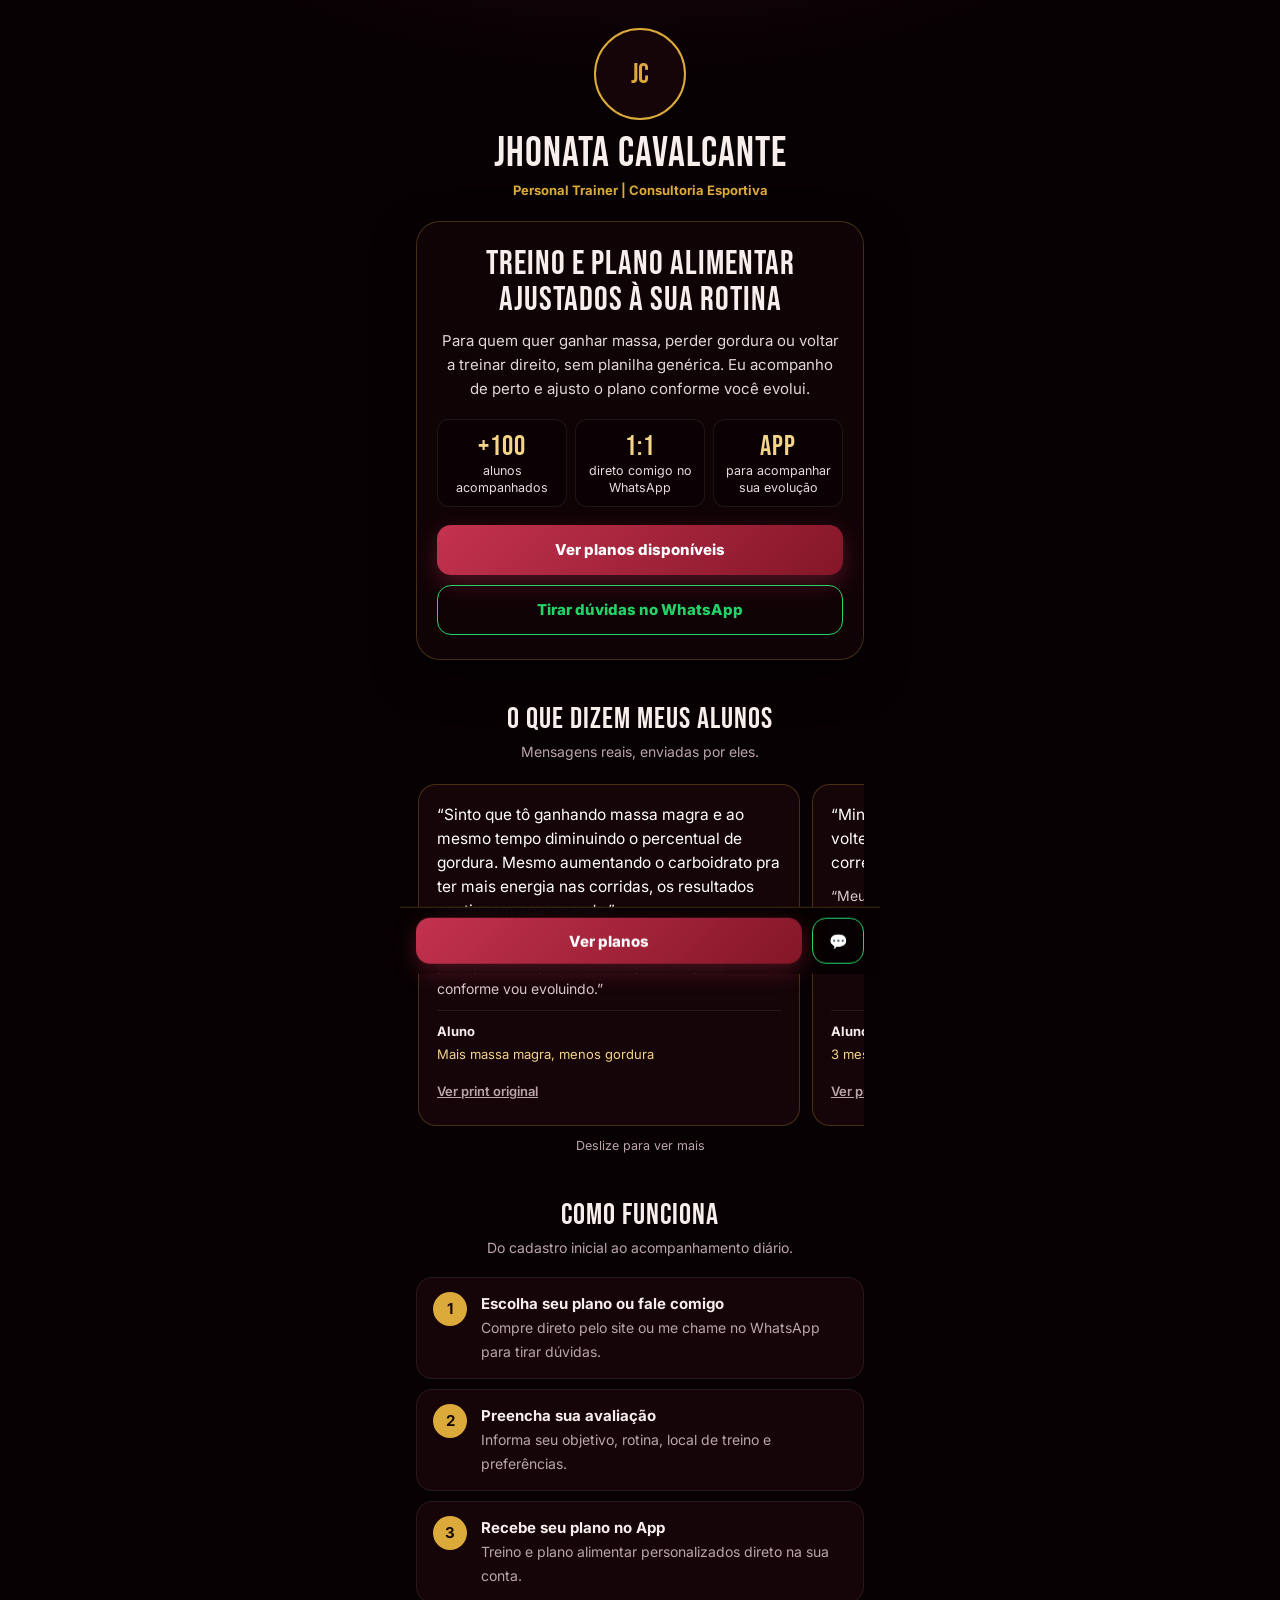
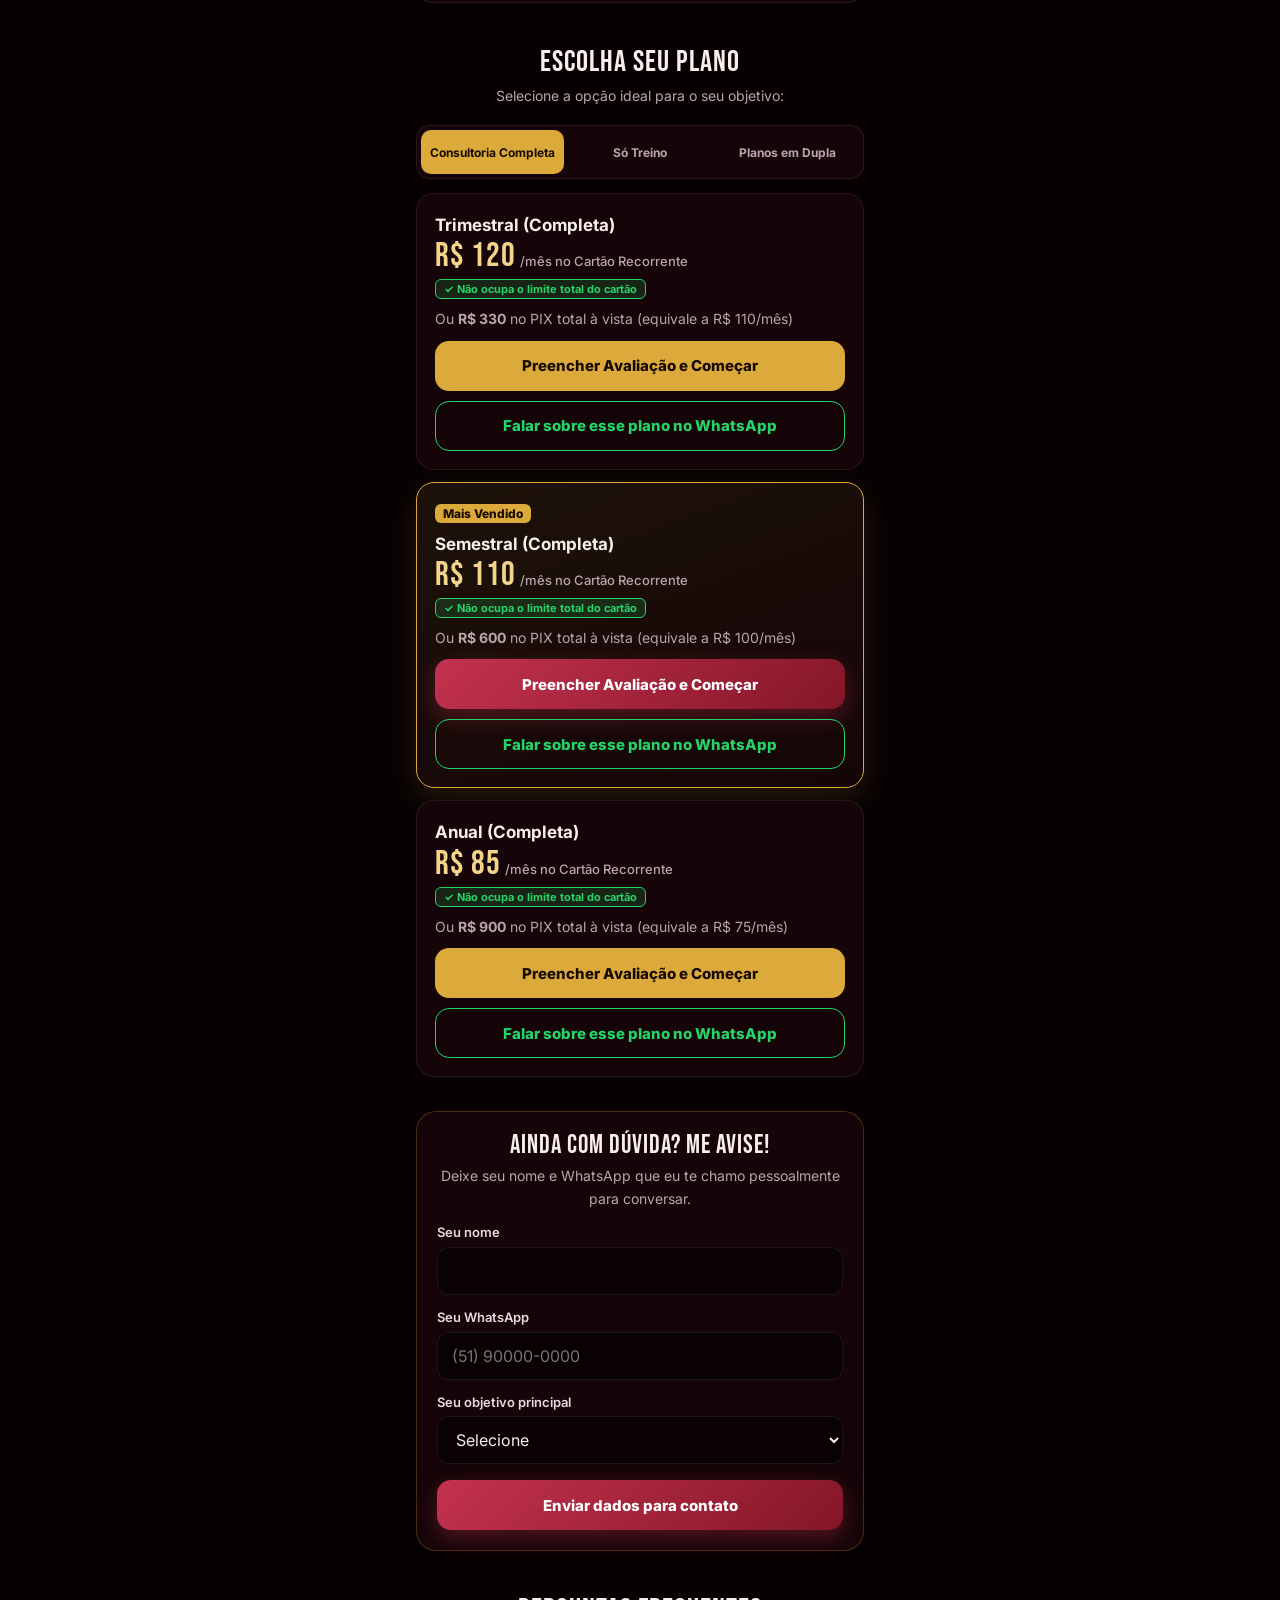
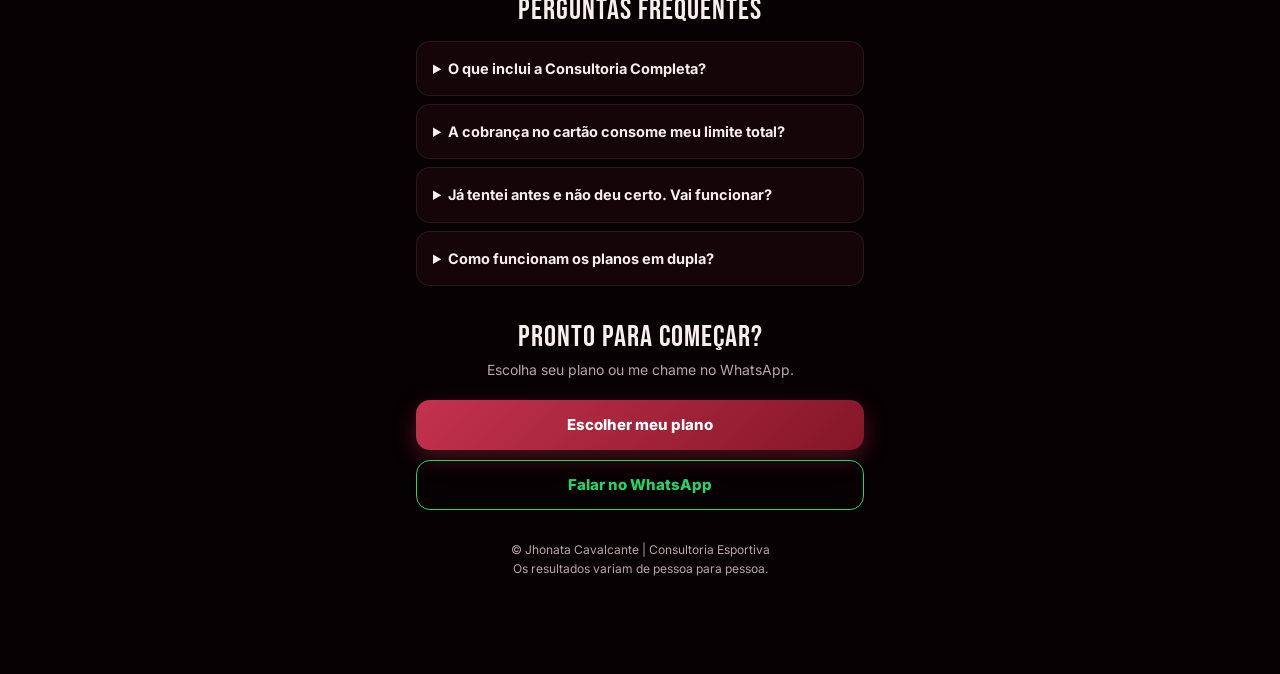
==== commit 9a65b565: "Update pricing configuration and links in index.html" ====
--- a/index.html
+++ b/index.html
@@ -198,22 +198,23 @@
 <div id="lb" role="dialog" aria-label="Print do depoimento"><img alt="Print original do depoimento"></div>
 
 <script>
-/* ===== CONFIGURAÇÃO DE PREÇOS E LINKS DO ASAAS ===== */
+/* ===== CONFIGURAÇÃO DE PREÇOS E DESTINO ===== */
 const CFG = {
   whats: "5551990169026",
   leadEndpoint: "https://consultoria-backend-kbqi.onrender.com/api/leads",
+  destino: "app.html",
   planos: {
     completa: [
-      { id: "COMPLETA_TRIMESTRAL", nome: "Trimestral (Completa)", pix: 330, pixEquiv: 110, cartao: 120, url: "https://www.asaas.com/000/c/k9pnu5cry59ts60b", desc: "Incluso: Treino Personalizado + Plano Alimentar | Cartão: R$ 120/mês Recorrente ou R$ 330 total no PIX (R$ 110/mês)", destaque: false },
-      { id: "COMPLETA_SEMESTRAL",  nome: "Semestral (Completa)",  pix: 600, pixEquiv: 100, cartao: 110, url: "https://www.asaas.com/000/c/d3g2zgxzvigjnpam", desc: "Incluso: Treino Personalizado + Plano Alimentar | Cartão: R$ 110/mês Recorrente ou R$ 600 total no PIX (R$ 100/mês)", destaque: true },
-      { id: "COMPLETA_ANUAL",      nome: "Anual (Completa)",      pix: 900, pixEquiv: 75,  cartao: 85,  url: "https://www.asaas.com/000/c/d3g2zgxzvigjnpam", desc: "Incluso: Treino Personalizado + Plano Alimentar | Cartão: R$ 85/mês Recorrente ou R$ 900 total no PIX (R$ 75/mês)", destaque: false }
+      { id: "COMPLETA_TRIMESTRAL", nome: "Trimestral (Completa)", pix: 330, pixEquiv: 110, cartao: 120, desc: "Incluso: Treino Personalizado + Plano Alimentar | Cartão: R$ 120/mês Recorrente ou R$ 330 total no PIX (R$ 110/mês)", destaque: false },
+      { id: "COMPLETA_SEMESTRAL",  nome: "Semestral (Completa)",  pix: 600, pixEquiv: 100, cartao: 110, desc: "Incluso: Treino Personalizado + Plano Alimentar | Cartão: R$ 110/mês Recorrente ou R$ 600 total no PIX (R$ 100/mês)", destaque: true },
+      { id: "COMPLETA_ANUAL",      nome: "Anual (Completa)",      pix: 900, pixEquiv: 75,  cartao: 85,  desc: "Incluso: Treino Personalizado + Plano Alimentar | Cartão: R$ 85/mês Recorrente ou R$ 900 total no PIX (R$ 75/mês)", destaque: false }
     ],
     treino: [
-      { id: "TREINO_ANUAL", nome: "Anual (Apenas Treino)", pix: 540, pixEquiv: 45, cartao: 55, url: "https://www.asaas.com/000/c/3rzicld44lby9g6b", desc: "Incluso: Ficha de Treino Personalizada | Cartão: R$ 55/mês Recorrente ou R$ 540 total no PIX (R$ 45/mês)", destaque: true, tipo: "treino" }
+      { id: "TREINO_ANUAL", nome: "Anual (Apenas Treino)", pix: 540, pixEquiv: 45, cartao: 55, desc: "Incluso: Ficha de Treino Personalizada | Cartão: R$ 55/mês Recorrente ou R$ 540 total no PIX (R$ 45/mês)", destaque: true, tipo: "treino" }
     ],
     dupla: [
-      { id: "COMPLETA_DUPLA", nome: "Anual em Dupla (Completa)", pix: 1560, pixEquiv: 130, cartao: 140, url: "https://www.asaas.com/000/c/52mqr2awi4hzl61n", desc: "Treino + Plano Alimentar para os dois | Cartão: R$ 140/mês Recorrente ou R$ 1.560 total no PIX (R$ 130/mês)", destaque: true, dupla: true },
-      { id: "TREINO_DUPLA",   nome: "Anual em Dupla (Só Treino)", pix: 960,  pixEquiv: 80,  cartao: 90,  url: "https://www.asaas.com/000/c/ke2r2emle6sfnmif", desc: "Ficha de Treino para os dois | Cartão: R$ 90/mês Recorrente ou R$ 960 total no PIX (R$ 80/mês)", dupla: true, tipo: "treino" }
+      { id: "COMPLETA_DUPLA", nome: "Anual em Dupla (Completa)", pix: 1560, pixEquiv: 130, cartao: 140, desc: "Treino + Plano Alimentar para os dois | Cartão: R$ 140/mês Recorrente ou R$ 1.560 total no PIX (R$ 130/mês)", destaque: true, dupla: true },
+      { id: "TREINO_DUPLA",   nome: "Anual em Dupla (Só Treino)", pix: 960,  pixEquiv: 80,  cartao: 90,  desc: "Ficha de Treino para os dois | Cartão: R$ 90/mês Recorrente ou R$ 960 total no PIX (R$ 80/mês)", dupla: true, tipo: "treino" }
     ]
   }
 };
@@ -221,10 +222,12 @@
 /* ===== WHATSAPP LINK GENERATOR ===== */
 const waLink = msg => `https://wa.me/${CFG.whats}?text=${encodeURIComponent(msg)}`;
 
-/* ===== RENDERIZAÇÃO DE PLANOS ===== */
+/* ===== RENDERIZAÇÃO DE PLANOS (LEVA PARA A ANAMNESE) ===== */
 const brl = n => n.toLocaleString('pt-BR');
+const utm = location.search ? '&' + location.search.slice(1) : '';
 
 const planHTML = p => {
+  const href = `${CFG.destino}?modo=anamnese${p.tipo ? '&tipo=' + p.tipo : ''}&plano=${p.id}${utm}`;
   const msgWa = `Olá Jhonata! Tenho interesse no plano ${p.nome} e quero conversar com você antes de fechar.`;
   const rec = p.destaque ? ' rec' : '';
   const tag = p.destaque ? '<span class="tag">Mais Vendido</span>' : p.dupla ? '<span class="tag">Oferta em Dupla</span>' : '';
@@ -233,7 +236,7 @@
     <div class="price">R$ ${brl(p.cartao)}<small>/mês no Cartão Recorrente</small></div>
     <div><span class="tag-no-limit">✓ Não ocupa o limite total do cartão</span></div>
     <p class="d" style="margin:8px 0 10px">Ou <b>R$ ${brl(p.pix)}</b> no PIX total à vista (equivale a R$ ${brl(p.pixEquiv)}/mês)</p>
-    <a class="btn ${p.destaque ? 'btn-main' : 'btn-gold'}" href="${p.url}" target="_blank" rel="noopener" data-plan="${p.id}">Inscrever-se pelo site</a>
+    <a class="btn ${p.destaque ? 'btn-main' : 'btn-gold'}" href="${href}" data-plan="${p.id}">Preencher Avaliação e Começar</a>
     <a class="btn btn-wa" href="${waLink(msgWa)}" target="_blank" rel="noopener">Falar sobre esse plano no WhatsApp</a>
   </div>`;
 };
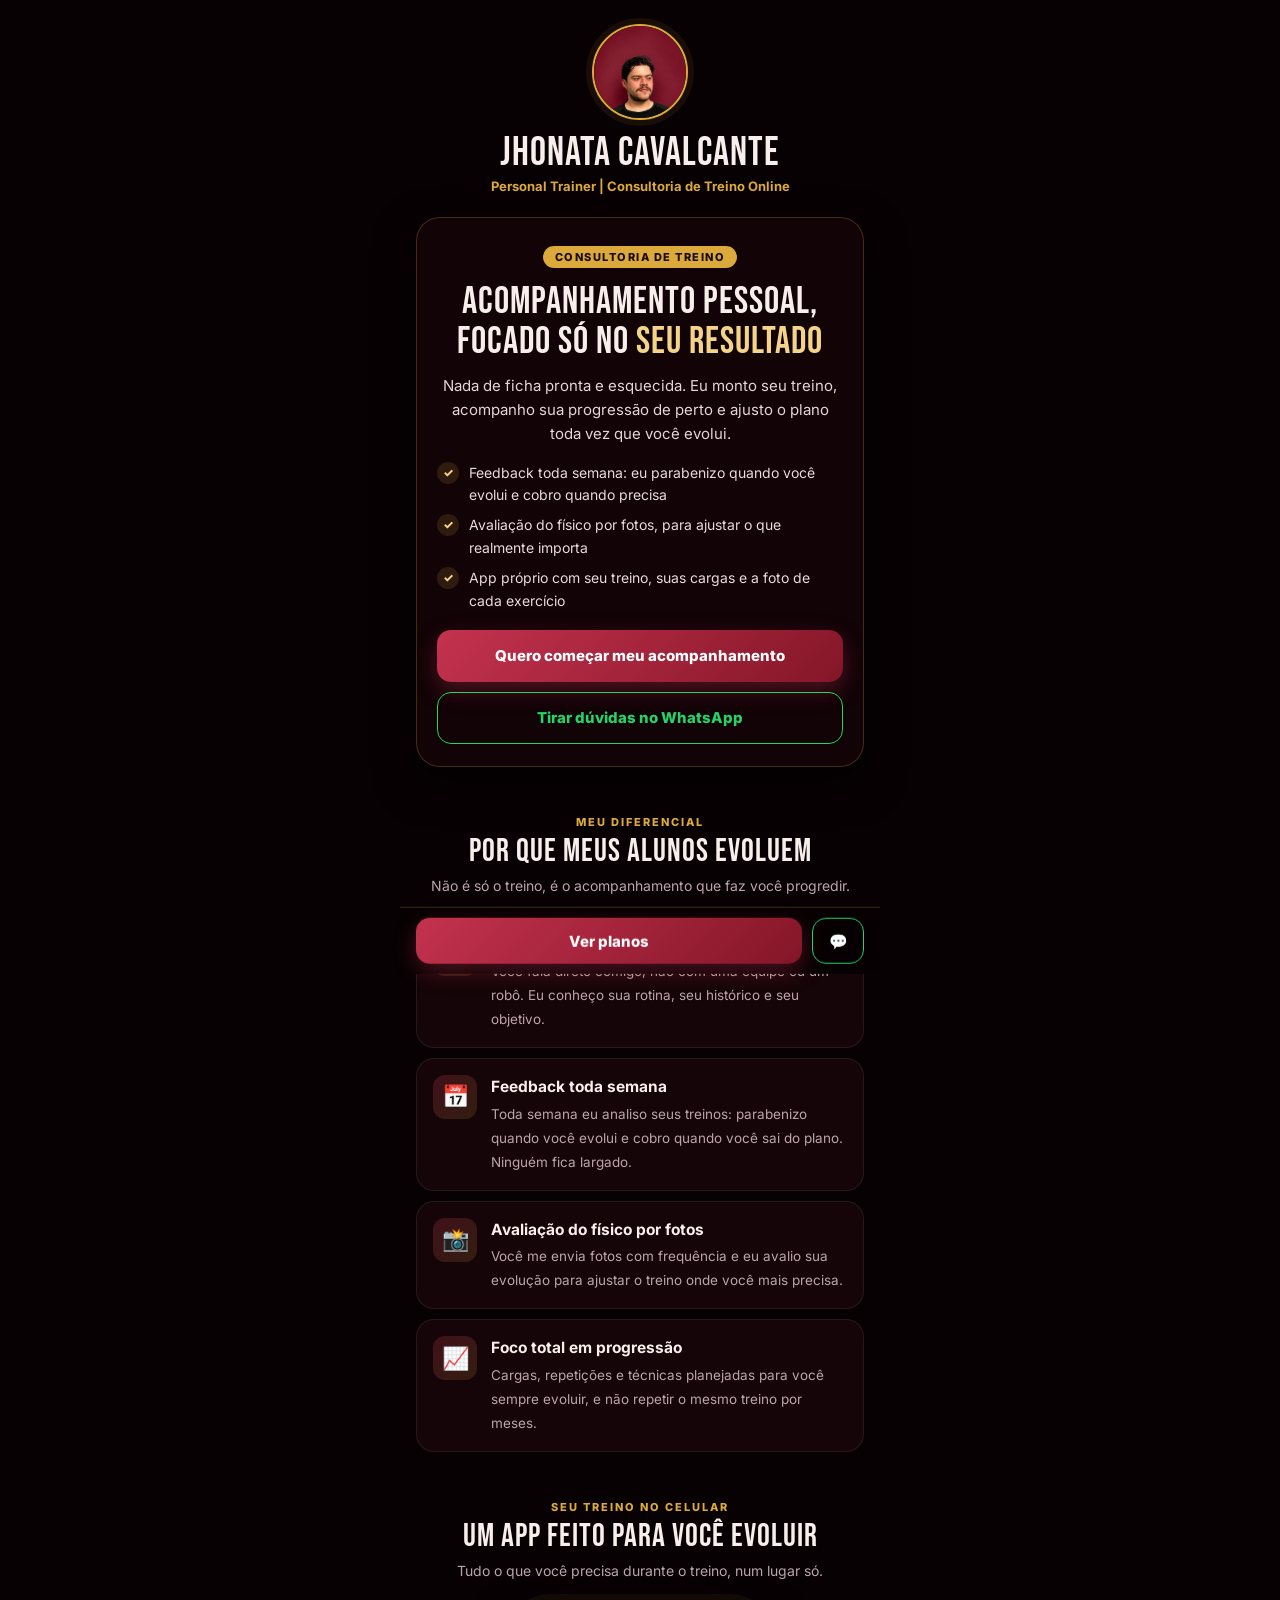
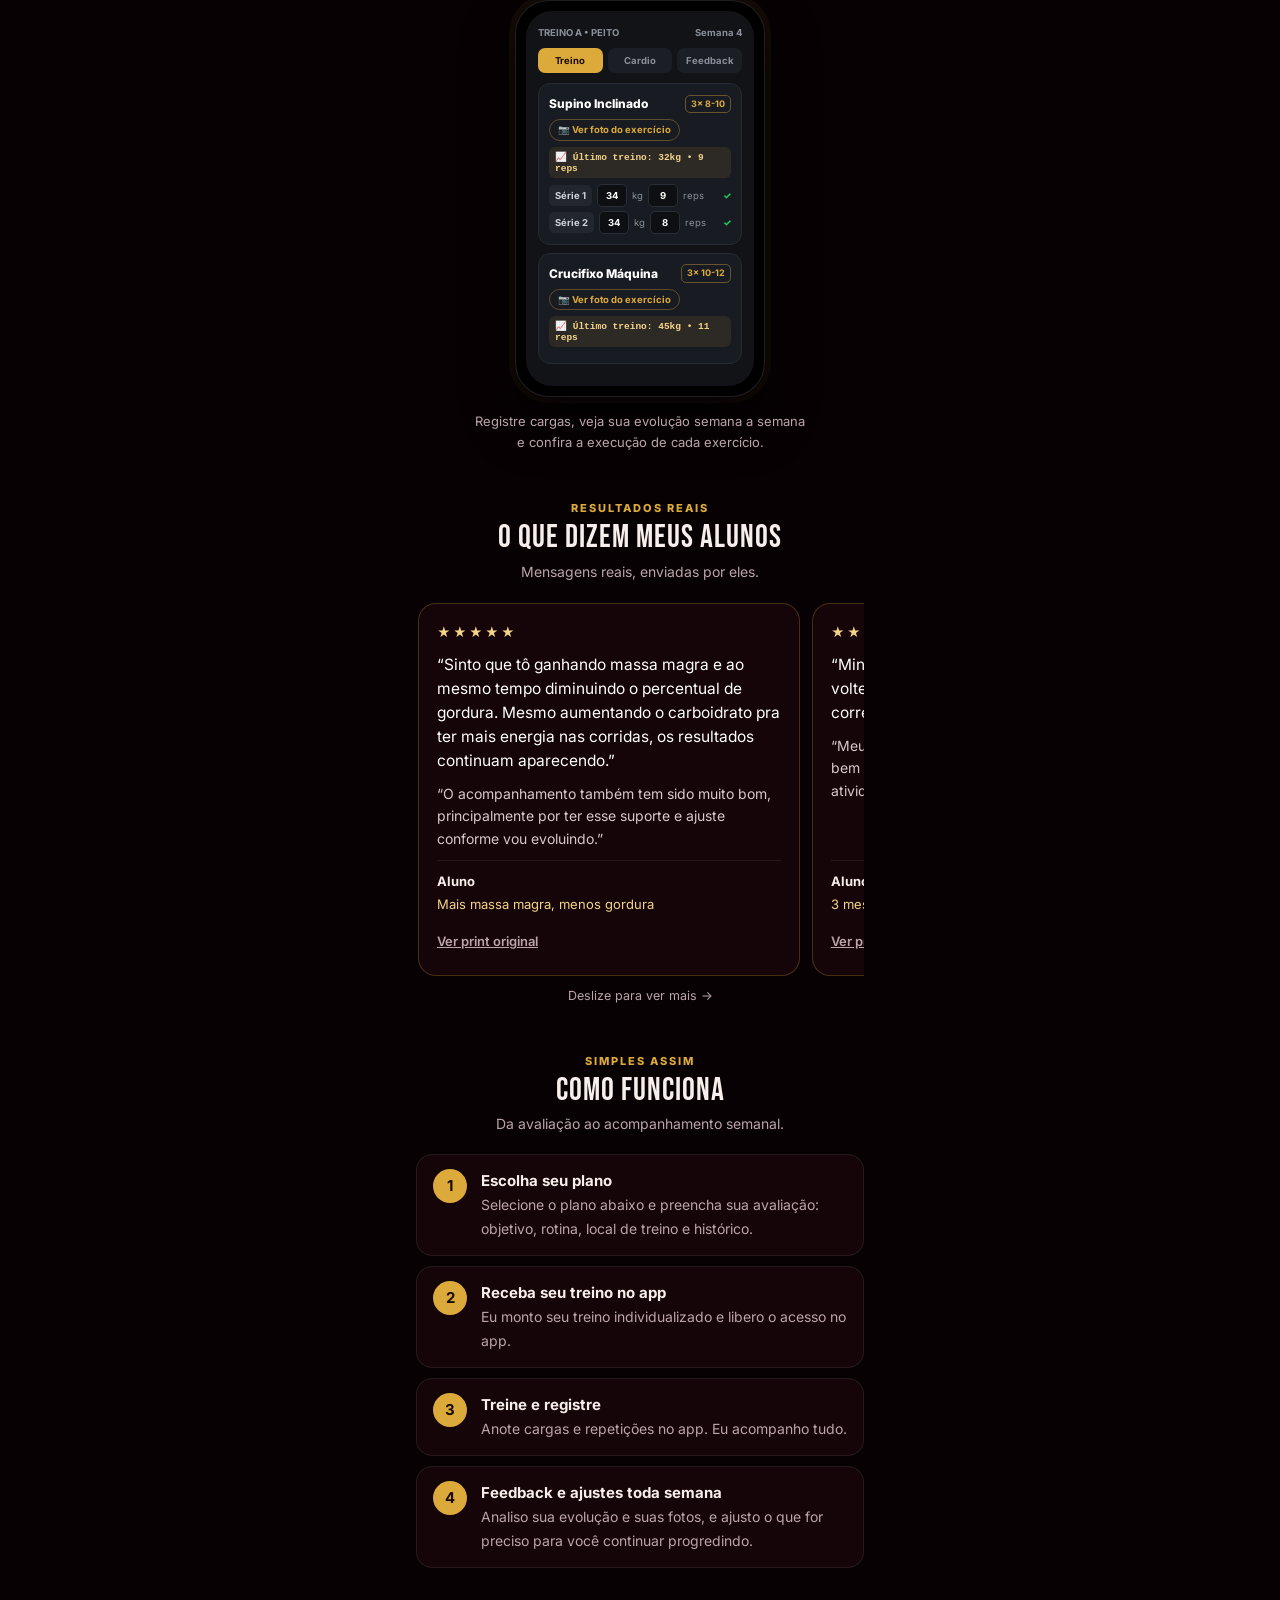
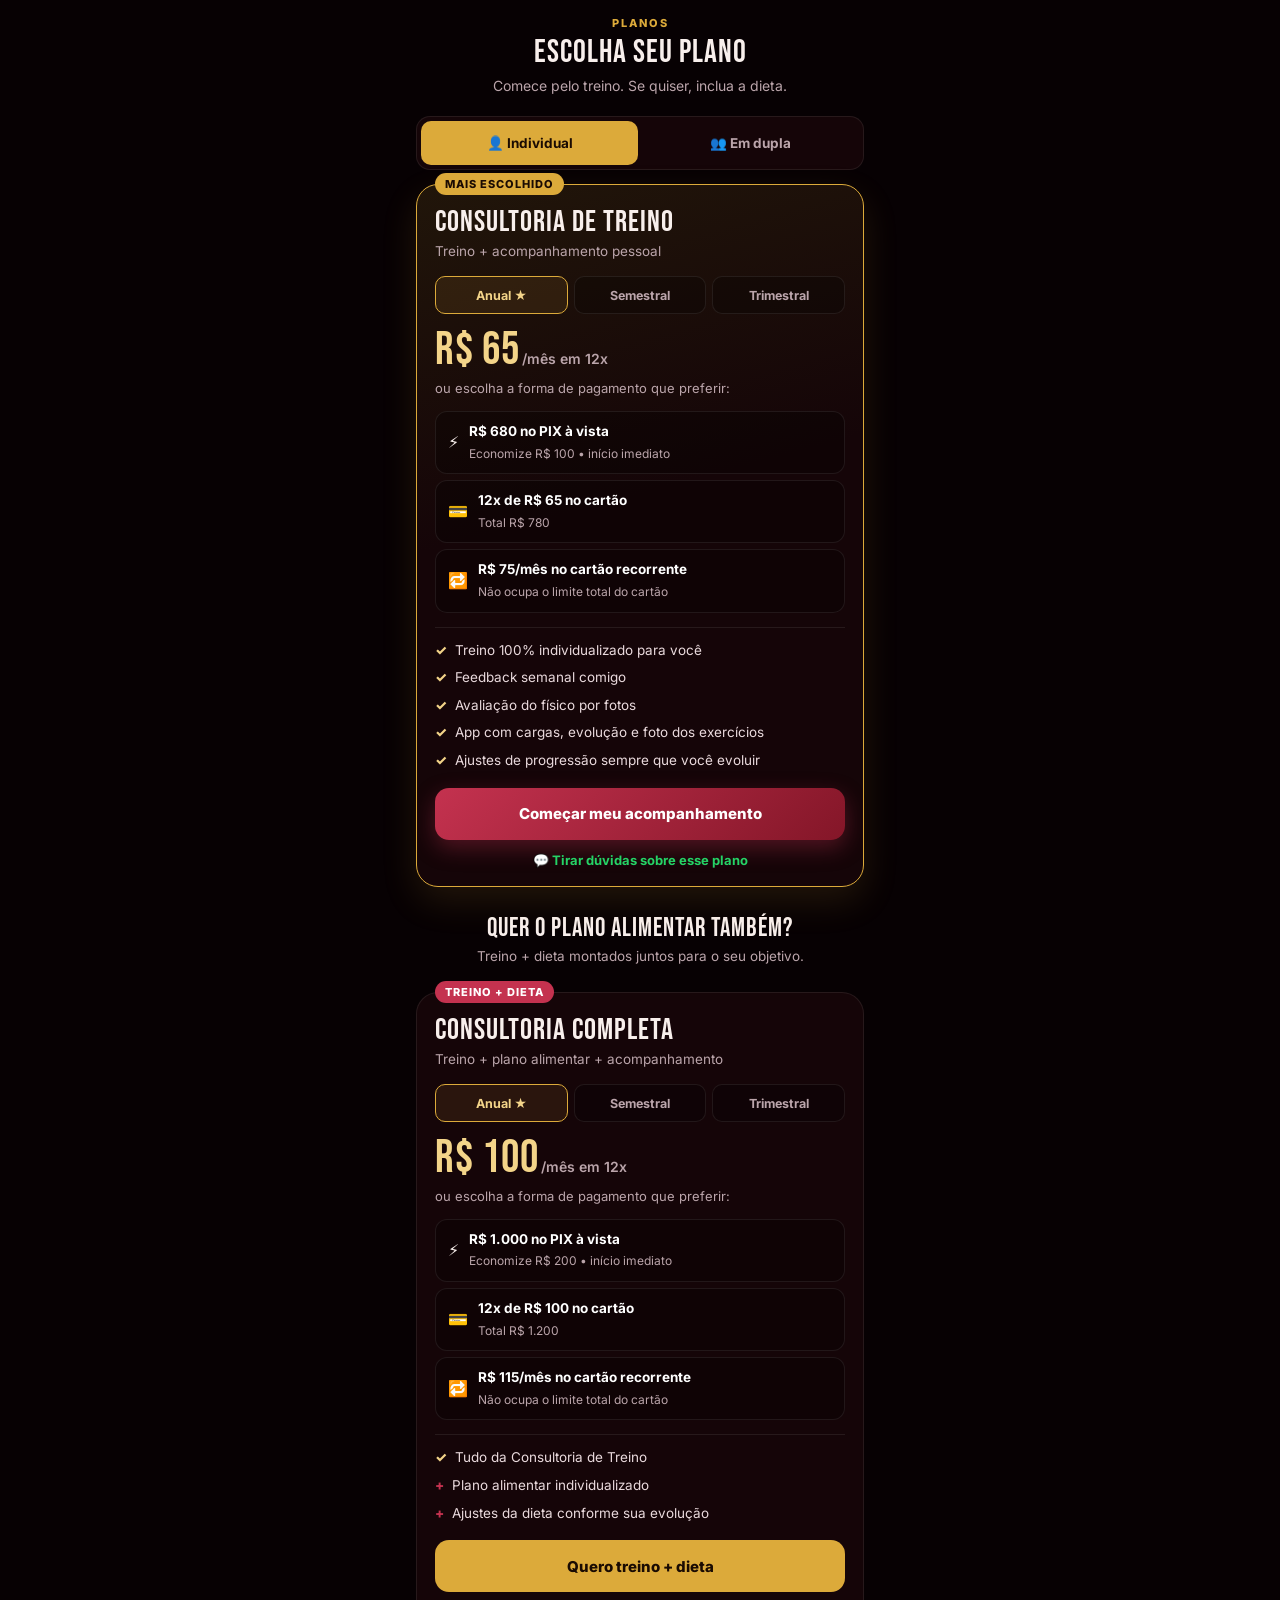
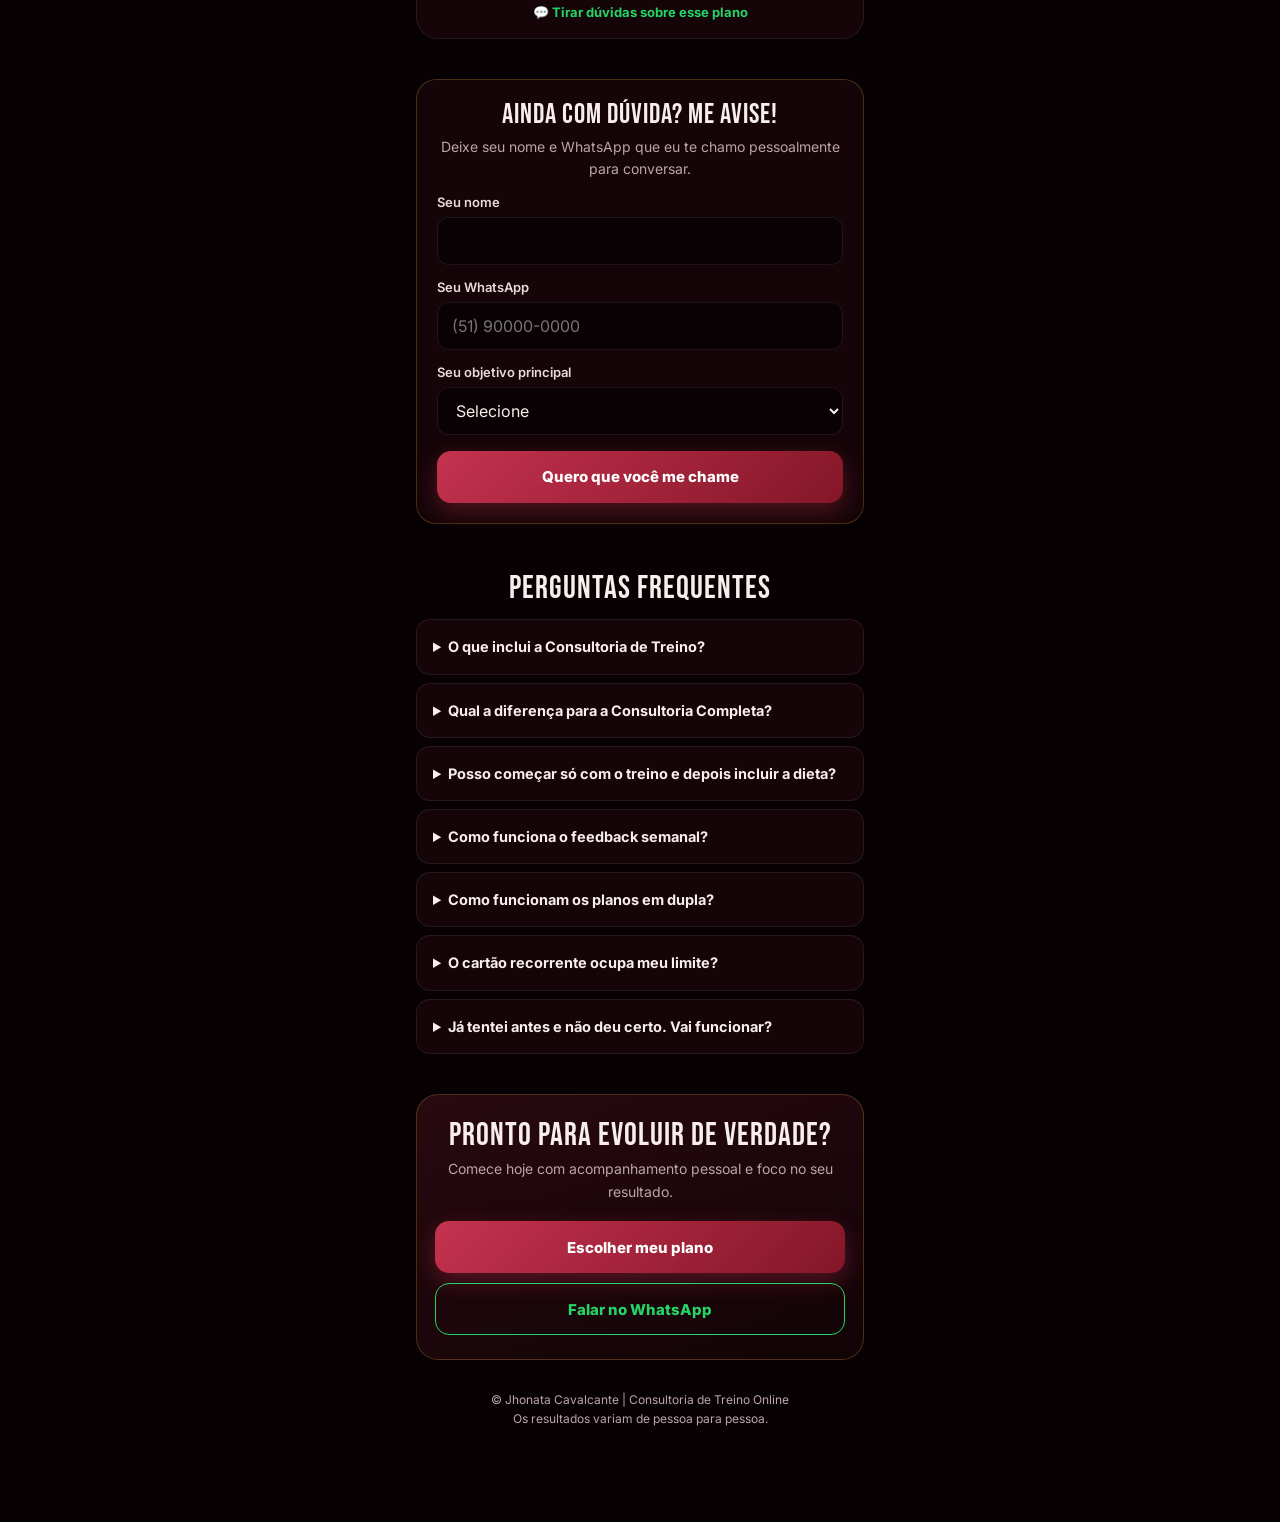
==== commit 56d08c72: "New sales page centered on training consultancy, single pricing file - planos.js: one place for all " ====
--- a/index.html
+++ b/index.html
@@ -3,73 +3,136 @@
 <head>
 <meta charset="UTF-8">
 <meta name="viewport" content="width=device-width, initial-scale=1, viewport-fit=cover">
-<title>Jhonata Cavalcante | Personal Trainer e Consultoria Esportiva</title>
-<meta name="description" content="Treino e plano alimentar ajustados à sua rotina, com acompanhamento direto no WhatsApp.">
-<meta property="og:title" content="Jhonata Cavalcante | Consultoria Esportiva">
-<meta property="og:description" content="Treino e plano alimentar ajustados à sua rotina, com acompanhamento direto no WhatsApp.">
-<meta property="og:image" content="https://github.com/jhonatags123-hue/Consultoria-App/blob/main/minhafoto.jpg?raw=true">
-<meta property="og:url" content="https://consultoria-backend-kbqi.onrender.com/">
+<title>Jhonata Cavalcante | Consultoria de Treino</title>
+<meta name="description" content="Consultoria de treino com acompanhamento pessoal, focado só no seu resultado e na sua progressão. Feedback toda semana e app próprio.">
+<meta property="og:title" content="Jhonata Cavalcante | Consultoria de Treino">
+<meta property="og:description" content="Acompanhamento pessoal, focado só no seu resultado e na sua progressão. Feedback toda semana e app próprio.">
+<meta property="og:image" content="https://jhonataconsultoria.com.br/minhafoto.jpg">
+<meta property="og:url" content="https://jhonataconsultoria.com.br/">
 <meta property="og:type" content="website">
+<meta name="theme-color" content="#070103">
+<link rel="preconnect" href="https://fonts.googleapis.com">
+<link rel="preconnect" href="https://fonts.gstatic.com" crossorigin>
 <link href="https://fonts.googleapis.com/css2?family=Inter:wght@400;500;700;800&family=Bebas+Neue&display=swap" rel="stylesheet">
 <style>
-:root{--card:#150508;--line:rgba(220,170,58,.25);--soft:rgba(255,255,255,.08);--accent:#c4324f;--accent2:#841628;--gold:#dcaa3a;--gold2:#f3d489;--text:#f8efec;--muted:#bba5ab;--green:#25d366}
+:root{--card:#150508;--card2:#1c070c;--line:rgba(220,170,58,.25);--soft:rgba(255,255,255,.08);--accent:#c4324f;--accent2:#841628;--gold:#dcaa3a;--gold2:#f3d489;--text:#f8efec;--muted:#bba5ab;--green:#25d366}
 *{margin:0;padding:0;box-sizing:border-box}
 html{scroll-behavior:smooth}
-body{background:radial-gradient(900px 560px at 50% -8%,#300713,#070103 70%) no-repeat #070103;color:var(--text);font:400 15px/1.6 'Inter',system-ui,sans-serif;max-width:480px;margin:0 auto;padding:28px 16px calc(96px + env(safe-area-inset-bottom,0px));overflow-x:hidden}
+body{background:radial-gradient(900px 560px at 50% -8%,#300713,#070103 70%) no-repeat #070103;color:var(--text);font:400 15px/1.6 'Inter',system-ui,sans-serif;max-width:480px;margin:0 auto;padding:24px 16px calc(96px + env(safe-area-inset-bottom,0px));overflow-x:hidden}
 h1,h2{font-family:'Bebas Neue',sans-serif;font-weight:400;letter-spacing:1px;line-height:1.05}
-h2{font-size:30px;text-align:center;margin:44px 0 6px}
+h2{font-size:32px;text-align:center;margin:48px 0 6px}
 .sub{text-align:center;color:var(--muted);font-size:14px;margin-bottom:18px}
+.kicker{display:block;text-align:center;font:800 11px 'Inter';letter-spacing:2px;text-transform:uppercase;color:var(--gold);margin-top:48px}
+.kicker+h2{margin-top:6px}
 a:focus-visible,button:focus-visible,input:focus-visible,select:focus-visible,summary:focus-visible{outline:2px solid var(--gold2);outline-offset:3px}
-.btn{display:flex;justify-content:center;align-items:center;gap:8px;min-height:50px;padding:0 18px;border-radius:14px;font:800 15px 'Inter',sans-serif;text-decoration:none;border:0;cursor:pointer;width:100%;color:#fff}
+.btn{display:flex;justify-content:center;align-items:center;gap:8px;min-height:52px;padding:0 18px;border-radius:14px;font:800 15px 'Inter',sans-serif;text-decoration:none;border:0;cursor:pointer;width:100%;color:#fff}
 .btn-main{background:linear-gradient(135deg,var(--accent),var(--accent2));box-shadow:0 8px 22px rgba(196,50,79,.35)}
 .btn-gold{background:var(--gold);color:#1a0b02}
 .btn-wa{background:transparent;border:1px solid var(--green);color:var(--green)}
+.btn-ghost{background:transparent;border:1px solid var(--line);color:var(--text)}
+.lnk-wa{display:block;text-align:center;color:var(--green);font:700 13px 'Inter';text-decoration:none;margin-top:12px}
+
+/* PERFIL + HERO */
 .profile{text-align:center}
-.avatar{width:92px;height:92px;border-radius:50%;border:2px solid var(--gold);margin:0 auto 12px;overflow:hidden;background:var(--card);display:grid;place-items:center;font:28px 'Bebas Neue';color:var(--gold)}
+.avatar{width:96px;height:96px;border-radius:50%;border:2px solid var(--gold);margin:0 auto 12px;overflow:hidden;background:var(--card);display:grid;place-items:center;font:28px 'Bebas Neue';color:var(--gold);box-shadow:0 0 0 6px rgba(220,170,58,.08)}
 .avatar img{width:100%;height:100%;object-fit:cover}
-.profile h1{font-size:42px}
-.profile p{color:var(--gold);font-weight:700;font-size:13px;margin-top:4px}
-.hero{background:rgba(21,5,8,.75);border:1px solid var(--line);border-radius:24px;padding:24px 20px;text-align:center;margin-top:20px;box-shadow:0 16px 40px rgba(0,0,0,.6)}
-.hero h2{margin:0 0 12px;font-size:34px}
+.profile h1{font-size:40px}
+.profile p{color:var(--gold);font-weight:700;font-size:13px;margin-top:2px}
+.hero{background:rgba(21,5,8,.78);border:1px solid var(--line);border-radius:24px;padding:26px 20px 22px;text-align:center;margin-top:20px;box-shadow:0 16px 40px rgba(0,0,0,.6)}
+.pill{display:inline-block;font:800 11px 'Inter';letter-spacing:1.5px;text-transform:uppercase;color:#1a0b02;background:var(--gold);border-radius:999px;padding:4px 12px;margin-bottom:14px}
+.hero h2{margin:0 0 12px;font-size:38px}
+.hero h2 em{font-style:normal;color:var(--gold2)}
 .hero p{color:#e4d5d8;font-size:15px}
-.stats{display:grid;grid-template-columns:repeat(3,1fr);gap:8px;margin:18px 0}
-.stats div{background:rgba(10,2,5,.7);border:1px solid var(--soft);border-radius:12px;padding:10px 4px;font-size:12.5px;line-height:1.3;color:#eadadd}
-.stats b{display:block;font:28px 'Bebas Neue';color:var(--gold2);letter-spacing:1px}
+.checks{list-style:none;text-align:left;margin:16px 0 18px;display:grid;gap:8px}
+.checks li{display:flex;gap:10px;align-items:flex-start;font-size:14px;color:#eadadd}
+.checks li::before{content:'✓';flex:0 0 22px;height:22px;border-radius:50%;background:rgba(220,170,58,.15);color:var(--gold2);font:800 12px/22px 'Inter';text-align:center}
 .hero .btn+.btn{margin-top:10px}
-.carousel{display:flex;gap:12px;overflow-x:auto;scroll-snap-type:x mandatory;padding:2px 2px 10px;-webkit-overflow-scrolling:touch}
+
+/* DIFERENCIAIS */
+.diffs{display:grid;gap:10px}
+.diff{display:flex;gap:14px;background:var(--card);border:1px solid var(--soft);border-radius:18px;padding:16px}
+.diff .ic{flex:0 0 44px;height:44px;border-radius:12px;background:linear-gradient(135deg,rgba(196,50,79,.25),rgba(220,170,58,.15));display:grid;place-items:center;font-size:22px}
+.diff b{display:block;font-size:15.5px;margin-bottom:2px}
+.diff span{font-size:13.5px;color:var(--muted);line-height:1.5}
+
+/* MOCKUP DO APP */
+.phone{width:250px;margin:6px auto 0;border-radius:34px;padding:10px;background:#000;border:1px solid rgba(255,255,255,.12);box-shadow:0 24px 50px rgba(0,0,0,.7),0 0 0 6px rgba(220,170,58,.06)}
+.screen{background:#111317;border-radius:26px;padding:16px 12px 14px;overflow:hidden;font-size:11px}
+.screen .bar-top{display:flex;justify-content:space-between;color:#8a8f99;font:700 9.5px 'Inter';margin-bottom:10px}
+.screen .tabs-m{display:flex;gap:5px;margin-bottom:10px}
+.screen .tabs-m span{flex:1;text-align:center;padding:5px 0;border-radius:7px;background:#1b1e24;color:#8a8f99;font-weight:700;font-size:9.5px}
+.screen .tabs-m span.on{background:var(--gold);color:#1a0b02}
+.ex{background:#181b21;border:1px solid #262a32;border-radius:12px;padding:10px;margin-bottom:8px}
+.ex .t1{display:flex;justify-content:space-between;align-items:center;font-weight:800;font-size:12px;color:#fff}
+.ex .t1 small{font-size:9px;color:var(--gold);border:1px solid rgba(220,170,58,.4);border-radius:5px;padding:1px 5px;font-weight:700}
+.ex .foto{display:inline-block;margin:6px 0;font-size:9.5px;font-weight:700;color:var(--gold);border:1px solid rgba(220,170,58,.35);border-radius:999px;padding:2px 8px}
+.ex .ult{background:rgba(220,170,58,.1);color:var(--gold2);border-radius:6px;padding:4px 6px;font:700 9.5px ui-monospace,monospace;margin-bottom:6px}
+.ex .row{display:flex;align-items:center;gap:5px;margin-top:4px;color:#8a8f99;font-size:9.5px}
+.ex .row i{font-style:normal;background:#22262d;border-radius:5px;padding:3px 6px;color:#cfd3da;font-weight:700}
+.ex .row b{background:#0d0f12;border:1px solid #2a2e36;border-radius:5px;padding:3px 7px;color:#fff;min-width:30px;text-align:center}
+.ex .row .ok{margin-left:auto;color:#22c55e;font-weight:800}
+.app-cap{text-align:center;font-size:13px;color:var(--muted);margin-top:14px}
+
+/* DEPOIMENTOS */
+.carousel{display:flex;gap:12px;overflow-x:auto;scroll-snap-type:x mandatory;padding:2px 2px 10px;-webkit-overflow-scrolling:touch;scrollbar-width:none}
+.carousel::-webkit-scrollbar{display:none}
 .t{flex:0 0 86%;scroll-snap-align:center;background:var(--card);border:1px solid var(--line);border-radius:18px;padding:18px;display:flex;flex-direction:column;gap:10px}
+.t .stars{color:var(--gold2);letter-spacing:2px;font-size:13px}
 .t .q{font-size:15.5px;line-height:1.55;color:#fff}
 .t .q2{font-size:14px;color:#d9c8cc}
 .t footer{margin-top:auto;display:flex;flex-direction:column;gap:2px;border-top:1px solid var(--soft);padding-top:10px;font-size:13px}
 .t footer span{color:var(--gold2)}
 .lnk{background:none;border:0;color:var(--muted);font:600 13px 'Inter';text-decoration:underline;cursor:pointer;text-align:left;padding:4px 0;min-height:32px}
 .hint{text-align:center;font-size:12.5px;color:var(--muted)}
+
+/* COMO FUNCIONA */
 .steps{display:grid;gap:10px}
 .step{display:flex;gap:14px;align-items:flex-start;background:var(--card);border:1px solid var(--soft);border-radius:16px;padding:14px 16px}
 .step i{flex:0 0 34px;height:34px;border-radius:50%;background:var(--gold);color:#1a0b02;font:700 15px/34px 'Inter';text-align:center;font-style:normal}
 .step b{display:block;font-size:15px}
 .step span{font-size:14px;color:var(--muted)}
-.tabs{display:grid;grid-template-columns:1fr 1fr 1fr;gap:4px;background:var(--card);border:1px solid var(--soft);border-radius:14px;padding:4px;margin-bottom:14px}
-.tabs button{min-height:44px;border:0;border-radius:10px;background:none;color:var(--muted);font:700 12px 'Inter';cursor:pointer;padding:0 4px}
-.tabs button[aria-selected=true]{background:var(--gold);color:#1a0b02}
-.plan{background:var(--card);border:1px solid var(--soft);border-radius:18px;padding:18px;margin-bottom:12px}
-.plan.rec{border:1px solid var(--gold);box-shadow:0 10px 30px rgba(220,170,58,.15);background:linear-gradient(160deg,rgba(220,170,58,.1),var(--card))}
-.tag{display:inline-block;background:var(--gold);color:#1a0b02;font:800 12px 'Inter';padding:2px 8px;border-radius:6px;margin-bottom:8px}
-.tag-no-limit{display:inline-block;background:rgba(37,211,102,.15);color:var(--green);border:1px solid var(--green);font:700 11px 'Inter';padding:2px 8px;border-radius:6px;margin-top:6px}
-.plan h3{font-size:17px}
-.plan .d{font-size:14px;color:var(--muted);margin:2px 0 10px}
-.price{font:34px 'Bebas Neue';letter-spacing:1px;color:var(--gold2);line-height:1}
-.price small{font:500 13px 'Inter';color:var(--muted);letter-spacing:0;margin-left:4px}
-.plan .btn{margin-top:10px}
-.lead{background:var(--card);border:1px solid var(--line);border-radius:20px;padding:20px}
-.lead h2{margin-top:0;font-size:26px}
+
+/* PLANOS */
+.seg{display:grid;grid-template-columns:1fr 1fr;gap:4px;background:var(--card);border:1px solid var(--soft);border-radius:14px;padding:4px;margin-bottom:14px}
+.seg button{min-height:44px;border:0;border-radius:10px;background:none;color:var(--muted);font:700 13.5px 'Inter';cursor:pointer}
+.seg button[aria-pressed=true]{background:var(--gold);color:#1a0b02}
+.plan{position:relative;background:var(--card);border:1px solid var(--soft);border-radius:22px;padding:22px 18px 18px;margin-bottom:14px}
+.plan.main{border:1px solid var(--gold);background:linear-gradient(165deg,rgba(220,170,58,.12),var(--card) 45%);box-shadow:0 14px 36px rgba(220,170,58,.13)}
+.plan .tag{position:absolute;top:-12px;left:18px;background:var(--gold);color:#1a0b02;font:800 11px 'Inter';letter-spacing:1px;text-transform:uppercase;padding:4px 10px;border-radius:999px}
+.plan .tag.alt{background:var(--accent);color:#fff}
+.plan h3{font:400 30px 'Bebas Neue';letter-spacing:1px;line-height:1}
+.plan .who{font-size:13.5px;color:var(--muted);margin:4px 0 14px}
+.dur{display:flex;gap:6px;margin-bottom:14px}
+.dur button{flex:1;min-height:38px;border-radius:10px;border:1px solid var(--soft);background:rgba(0,0,0,.25);color:var(--muted);font:700 12.5px 'Inter';cursor:pointer;padding:0 4px}
+.dur button[aria-pressed=true]{border-color:var(--gold);color:var(--gold2);background:rgba(220,170,58,.1)}
+.dur-note{font-size:12px;color:var(--muted);margin:-6px 0 14px}
+.price{font:400 46px 'Bebas Neue';letter-spacing:1px;color:var(--gold2);line-height:1}
+.price small{font:600 14px 'Inter';color:var(--muted);letter-spacing:0;margin-left:2px}
+.price-sub{font-size:13px;color:var(--muted);margin:4px 0 12px}
+.pays{list-style:none;display:grid;gap:6px;margin-bottom:14px}
+.pays li{display:flex;gap:10px;align-items:center;background:rgba(0,0,0,.28);border:1px solid var(--soft);border-radius:12px;padding:9px 12px;font-size:13.5px}
+.pays li .i{font-size:16px}
+.pays li b{display:block;color:#fff;font-size:13.5px}
+.pays li small{color:var(--muted);font-size:12px}
+.incl{list-style:none;display:grid;gap:6px;margin:0 0 16px;padding-top:12px;border-top:1px solid var(--soft)}
+.incl li{font-size:13.5px;color:#eadadd;display:flex;gap:8px}
+.incl li::before{content:'✓';color:var(--gold2);font-weight:800}
+.incl li.plus::before{content:'+';color:var(--accent)}
+.upsell-head{text-align:center;margin:26px 0 24px}
+.upsell-head b{font:400 26px 'Bebas Neue';letter-spacing:1px;display:block}
+.upsell-head span{font-size:13.5px;color:var(--muted)}
+
+/* LEAD, FAQ, FINAL */
+.lead{background:var(--card);border:1px solid var(--line);border-radius:20px;padding:20px;margin-top:40px}
+.lead h2{margin-top:0;font-size:28px}
 .lead label{display:block;font-size:13px;font-weight:600;margin:12px 0 4px;color:#eadadd}
 .lead input,.lead select{width:100%;min-height:48px;border-radius:12px;border:1px solid var(--soft);background:#0a0104;color:var(--text);padding:0 14px;font:16px 'Inter'}
 .lead .btn{margin-top:16px}
 .faq details{background:var(--card);border:1px solid var(--soft);border-radius:14px;margin-bottom:8px}
 .faq summary{padding:15px 16px;font-weight:700;font-size:14.5px;cursor:pointer}
 .faq p{padding:0 16px 15px;font-size:14px;color:#d9c8cc}
-.final{text-align:center;margin-top:36px}
+.final{text-align:center;margin-top:40px;background:linear-gradient(160deg,rgba(196,50,79,.18),rgba(21,5,8,.8));border:1px solid var(--line);border-radius:22px;padding:24px 18px}
+.final h2{margin-top:0}
 .final .btn+.btn{margin-top:10px}
 footer.f{text-align:center;font-size:12px;color:var(--muted);margin-top:30px}
 .bar{position:fixed;left:0;right:0;bottom:0;max-width:480px;margin:0 auto;padding:10px 16px calc(10px + env(safe-area-inset-bottom,0px));background:rgba(7,1,3,.94);backdrop-filter:blur(10px);border-top:1px solid var(--line);display:flex;gap:10px;transform:translateY(110%);transition:transform .25s;z-index:5}
@@ -86,70 +149,120 @@
 <body>
 
 <header class="profile">
-  <div class="avatar"><img src="https://github.com/jhonatags123-hue/Consultoria-App/blob/main/minhafoto.jpg?raw=true" alt="Jhonata Cavalcante" onerror="this.style.display='none';this.parentNode.textContent='JC'"></div>
+  <div class="avatar"><img src="minhafoto.jpg" alt="Jhonata Cavalcante" onerror="this.style.display='none';this.parentNode.textContent='JC'"></div>
   <h1>JHONATA CAVALCANTE</h1>
-  <p>Personal Trainer | Consultoria Esportiva</p>
+  <p>Personal Trainer | Consultoria de Treino Online</p>
 </header>
 
 <!-- HERO -->
 <section class="hero">
-  <h2>Treino e plano alimentar ajustados à sua rotina</h2>
-  <p>Para quem quer ganhar massa, perder gordura ou voltar a treinar direito, sem planilha genérica. Eu acompanho de perto e ajusto o plano conforme você evolui.</p>
-  <div class="stats">
-    <div><b>+100</b>alunos acompanhados</div>
-    <div><b>1:1</b>direto comigo no WhatsApp</div>
-    <div><b>App</b>para acompanhar sua evolução</div>
-  </div>
-  <a href="#planos" class="btn btn-main" id="heroCta" data-ev="hero_cta">Ver planos disponíveis</a>
+  <span class="pill">Consultoria de Treino</span>
+  <h2>Acompanhamento pessoal, focado só no <em>seu resultado</em></h2>
+  <p>Nada de ficha pronta e esquecida. Eu monto seu treino, acompanho sua progressão de perto e ajusto o plano toda vez que você evolui.</p>
+  <ul class="checks">
+    <li>Feedback toda semana: eu parabenizo quando você evolui e cobro quando precisa</li>
+    <li>Avaliação do físico por fotos, para ajustar o que realmente importa</li>
+    <li>App próprio com seu treino, suas cargas e a foto de cada exercício</li>
+  </ul>
+  <a href="#planos" class="btn btn-main" id="heroCta" data-ev="hero_cta">Quero começar meu acompanhamento</a>
   <a class="btn btn-wa js-wa" data-msg="Olá Jhonata! Vim pelo seu link e quero tirar dúvidas sobre a consultoria." data-ev="whatsapp_hero">Tirar dúvidas no WhatsApp</a>
 </section>
 
+<!-- DIFERENCIAIS -->
+<span class="kicker">Meu diferencial</span>
+<h2>Por que meus alunos evoluem</h2>
+<p class="sub">Não é só o treino, é o acompanhamento que faz você progredir.</p>
+<div class="diffs">
+  <div class="diff"><div class="ic">🤝</div><div><b>Acompanhamento pessoal, comigo</b><span>Você fala direto comigo, não com uma equipe ou um robô. Eu conheço sua rotina, seu histórico e seu objetivo.</span></div></div>
+  <div class="diff"><div class="ic">📅</div><div><b>Feedback toda semana</b><span>Toda semana eu analiso seus treinos: parabenizo quando você evolui e cobro quando você sai do plano. Ninguém fica largado.</span></div></div>
+  <div class="diff"><div class="ic">📸</div><div><b>Avaliação do físico por fotos</b><span>Você me envia fotos com frequência e eu avalio sua evolução para ajustar o treino onde você mais precisa.</span></div></div>
+  <div class="diff"><div class="ic">📈</div><div><b>Foco total em progressão</b><span>Cargas, repetições e técnicas planejadas para você sempre evoluir, e não repetir o mesmo treino por meses.</span></div></div>
+</div>
+
+<!-- APP -->
+<span class="kicker">Seu treino no celular</span>
+<h2>Um app feito para você evoluir</h2>
+<p class="sub">Tudo o que você precisa durante o treino, num lugar só.</p>
+<div class="phone" aria-hidden="true">
+  <div class="screen">
+    <div class="bar-top"><span>TREINO A • PEITO</span><span>Semana 4</span></div>
+    <div class="tabs-m"><span class="on">Treino</span><span>Cardio</span><span>Feedback</span></div>
+    <div class="ex">
+      <div class="t1">Supino Inclinado <small>3x 8-10</small></div>
+      <span class="foto">📷 Ver foto do exercício</span>
+      <div class="ult">📈 Último treino: 32kg • 9 reps</div>
+      <div class="row"><i>Série 1</i><b>34</b>kg<b>9</b>reps<span class="ok">✓</span></div>
+      <div class="row"><i>Série 2</i><b>34</b>kg<b>8</b>reps<span class="ok">✓</span></div>
+    </div>
+    <div class="ex">
+      <div class="t1">Crucifixo Máquina <small>3x 10-12</small></div>
+      <span class="foto">📷 Ver foto do exercício</span>
+      <div class="ult">📈 Último treino: 45kg • 11 reps</div>
+    </div>
+  </div>
+</div>
+<p class="app-cap">Registre cargas, veja sua evolução semana a semana<br>e confira a execução de cada exercício.</p>
+
 <!-- PROVA SOCIAL -->
+<span class="kicker">Resultados reais</span>
 <h2>O que dizem meus alunos</h2>
 <p class="sub">Mensagens reais, enviadas por eles.</p>
 <div class="carousel" aria-label="Depoimentos de alunos">
   <article class="t">
+    <span class="stars">★★★★★</span>
     <p class="q">“Sinto que tô ganhando massa magra e ao mesmo tempo diminuindo o percentual de gordura. Mesmo aumentando o carboidrato pra ter mais energia nas corridas, os resultados continuam aparecendo.”</p>
     <p class="q2">“O acompanhamento também tem sido muito bom, principalmente por ter esse suporte e ajuste conforme vou evoluindo.”</p>
     <footer><b>Aluno</b><span>Mais massa magra, menos gordura</span></footer>
-    <button class="lnk" data-print="https://github.com/jhonatags123-hue/Consultoria-App/blob/main/depoimento1.jpg?raw=true">Ver print original</button>
+    <button class="lnk" data-print="depoimento1.jpg">Ver print original</button>
   </article>
   <article class="t">
+    <span class="stars">★★★★★</span>
     <p class="q">“Minha vida melhorou bastante desde que voltei a treinar direito e me alimentar corretamente.”</p>
     <p class="q2">“Meu peso abaixou, a recomposição corporal foi bem notória depois de quase 6 meses sem atividade física, e tive um ganho de força absurdo.”</p>
     <footer><b>Aluno</b><span>3 meses de acompanhamento</span></footer>
-    <button class="lnk" data-print="https://github.com/jhonatags123-hue/Consultoria-App/blob/main/depoimento2.jpg?raw=true">Ver print original</button>
+    <button class="lnk" data-print="depoimento2.jpg">Ver print original</button>
   </article>
   <article class="t">
+    <span class="stars">★★★★★</span>
     <p class="q">“Treinava de qualquer forma, sem foco em aprender a execução com excelência.”</p>
     <p class="q2">“Esse método que tu me passou … começou a fazer meus treinos renderem mais, tanto em progressão das cargas quanto em focar nos meus pontos fracos.”</p>
     <footer><b>Otávio</b><span>Aluno desde agosto</span></footer>
-    <button class="lnk" data-print="https://github.com/jhonatags123-hue/Consultoria-App/blob/main/depoimento3.jpg?raw=true">Ver print original</button>
+    <button class="lnk" data-print="depoimento3.jpg">Ver print original</button>
   </article>
 </div>
-<p class="hint">Deslize para ver mais</p>
+<p class="hint">Deslize para ver mais →</p>
 
 <!-- COMO FUNCIONA -->
+<span class="kicker">Simples assim</span>
 <h2>Como funciona</h2>
-<p class="sub">Do cadastro inicial ao acompanhamento diário.</p>
+<p class="sub">Da avaliação ao acompanhamento semanal.</p>
 <div class="steps">
-  <div class="step"><i>1</i><div><b>Escolha seu plano ou fale comigo</b><span>Compre direto pelo site ou me chame no WhatsApp para tirar dúvidas.</span></div></div>
-  <div class="step"><i>2</i><div><b>Preencha sua avaliação</b><span>Informa seu objetivo, rotina, local de treino e preferências.</span></div></div>
-  <div class="step"><i>3</i><div><b>Recebe seu plano no App</b><span>Treino e plano alimentar personalizados direto na sua conta.</span></div></div>
+  <div class="step"><i>1</i><div><b>Escolha seu plano</b><span>Selecione o plano abaixo e preencha sua avaliação: objetivo, rotina, local de treino e histórico.</span></div></div>
+  <div class="step"><i>2</i><div><b>Receba seu treino no app</b><span>Eu monto seu treino individualizado e libero o acesso no app.</span></div></div>
+  <div class="step"><i>3</i><div><b>Treine e registre</b><span>Anote cargas e repetições no app. Eu acompanho tudo.</span></div></div>
+  <div class="step"><i>4</i><div><b>Feedback e ajustes toda semana</b><span>Analiso sua evolução e suas fotos, e ajusto o que for preciso para você continuar progredindo.</span></div></div>
 </div>
 
 <!-- PLANOS -->
-<h2 id="planos">Escolha seu plano</h2>
-<p class="sub">Selecione a opção ideal para o seu objetivo:</p>
-<div class="tabs" role="tablist">
-  <button role="tab" id="tab-completa" aria-selected="true" data-g="completa">Consultoria Completa</button>
-  <button role="tab" id="tab-treino" aria-selected="false" data-g="treino">Só Treino</button>
-  <button role="tab" id="tab-dupla" aria-selected="false" data-g="dupla">Planos em Dupla</button>
-</div>
-<div id="planList" role="tabpanel"></div>
+<span class="kicker" id="planos">Planos</span>
+<h2>Escolha seu plano</h2>
+<p class="sub">Comece pelo treino. Se quiser, inclua a dieta.</p>
+
+<div class="seg" role="group" aria-label="Para quantas pessoas">
+  <button type="button" data-modo="individual" aria-pressed="true">👤 Individual</button>
+  <button type="button" data-modo="dupla" aria-pressed="false">👥 Em dupla</button>
+</div>
+
+<div id="planoTreino"></div>
+
+<div class="upsell-head">
+  <b>Quer o plano alimentar também?</b>
+  <span>Treino + dieta montados juntos para o seu objetivo.</span>
+</div>
+<div id="planoCompleta"></div>
 
 <!-- CAPTURA DE LEAD -->
-<section class="lead" style="margin-top:34px">
+<section class="lead">
   <h2>Ainda com dúvida? Me avise!</h2>
   <p class="sub" style="margin-bottom:0">Deixe seu nome e WhatsApp que eu te chamo pessoalmente para conversar.</p>
   <form id="leadForm">
@@ -165,7 +278,7 @@
       <option>Melhorar performance e corrida</option>
       <option>Voltar a treinar e ter mais saúde</option>
     </select>
-    <button class="btn btn-main" type="submit">Enviar dados para contato</button>
+    <button class="btn btn-main" type="submit">Quero que você me chame</button>
     <div id="leadSuccess" class="alert-success">✓ Recebido! Entrarei em contato no seu WhatsApp em breve.</div>
   </form>
 </section>
@@ -173,21 +286,24 @@
 <!-- FAQ -->
 <h2>Perguntas frequentes</h2>
 <div class="faq" style="margin-top:14px">
-  <details><summary>O que inclui a Consultoria Completa?</summary><p>A Consultoria Completa inclui o treino 100% individualizado para o seu local de treino + o seu plano alimentar personalizado ajustado à sua rotina, além de acompanhamento no aplicativo.</p></details>
-  <details><summary>A cobrança no cartão consome meu limite total?</summary><p>Não! A assinatura funciona de forma recorrente (mês a mês). Você só precisa ter liberado o valor da mensalidade do mês, sem comprometer o limite total do seu cartão.</p></details>
-  <details><summary>Já tentei antes e não deu certo. Vai funcionar?</summary><p>O plano é feito para a sua rotina e revisado conforme você evolui, em vez de repetir uma ficha pronta. Quando algo não encaixa, a gente ajusta.</p></details>
-  <details><summary>Como funcionam os planos em dupla?</summary><p>Cada um da dupla recebe seu próprio plano individualizado no app, porém com um desconto especial no valor total do pacote!</p></details>
+  <details><summary>O que inclui a Consultoria de Treino?</summary><p>Treino 100% individualizado para o seu objetivo, rotina e local de treino; acesso ao app com registro de cargas e foto de cada exercício; feedback semanal comigo; avaliação do físico por fotos; e ajustes do treino conforme você evolui.</p></details>
+  <details><summary>Qual a diferença para a Consultoria Completa?</summary><p>A Completa tem tudo da Consultoria de Treino e mais o plano alimentar, montado para o seu objetivo e a sua rotina e ajustado durante o acompanhamento.</p></details>
+  <details><summary>Posso começar só com o treino e depois incluir a dieta?</summary><p>Pode! Você começa pela Consultoria de Treino e, quando quiser, faz o upgrade para a Completa direto pelo app. As condições do upgrade são combinadas comigo.</p></details>
+  <details><summary>Como funciona o feedback semanal?</summary><p>Toda semana eu analiso o que você registrou no app e te dou um retorno: parabenizo quando você evolui e cobro quando algo sai do plano. Também peço fotos periodicamente para avaliar seu físico e ajustar o treino.</p></details>
+  <details><summary>Como funcionam os planos em dupla?</summary><p>Cada pessoa tem o seu próprio acesso e acompanhamento. No treino em dupla, os treinos podem ser iguais (para treinarem juntos) ou separados. Na Completa em dupla, cada um tem o seu protocolo de treino e dieta.</p></details>
+  <details><summary>O cartão recorrente ocupa meu limite?</summary><p>Não. No recorrente é cobrada só a mensalidade de cada mês, sem ocupar o limite total do cartão. Se preferir, também dá para parcelar ou pagar à vista no PIX com desconto.</p></details>
+  <details><summary>Já tentei antes e não deu certo. Vai funcionar?</summary><p>O que costuma faltar é acompanhamento. Aqui eu acompanho você toda semana, ajusto o que não estiver funcionando e cobro quando for preciso. Você não fica sozinho com uma ficha.</p></details>
 </div>
 
 <!-- CTA FINAL -->
 <section class="final">
-  <h2 style="margin-top:0">Pronto para começar?</h2>
-  <p class="sub">Escolha seu plano ou me chame no WhatsApp.</p>
+  <h2>Pronto para evoluir de verdade?</h2>
+  <p class="sub">Comece hoje com acompanhamento pessoal e foco no seu resultado.</p>
   <a href="#planos" class="btn btn-main" data-ev="final_cta">Escolher meu plano</a>
   <a class="btn btn-wa js-wa" data-msg="Olá Jhonata! Quero tirar umas dúvidas no WhatsApp antes de fechar a consultoria." data-ev="whatsapp_final">Falar no WhatsApp</a>
 </section>
 
-<footer class="f">© Jhonata Cavalcante | Consultoria Esportiva<br>Os resultados variam de pessoa para pessoa.</footer>
+<footer class="f">© Jhonata Cavalcante | Consultoria de Treino Online<br>Os resultados variam de pessoa para pessoa.</footer>
 
 <!-- BARRA FIXA -->
 <div class="bar" id="bar">
@@ -197,91 +313,117 @@
 
 <div id="lb" role="dialog" aria-label="Print do depoimento"><img alt="Print original do depoimento"></div>
 
+<!-- Preços e links de pagamento: edite em planos.js -->
+<script src="planos.js"></script>
 <script>
-/* ===== CONFIGURAÇÃO DE PREÇOS E DESTINO ===== */
-const CFG = {
-  whats: "5551990169026",
-  leadEndpoint: "https://consultoria-backend-kbqi.onrender.com/api/leads",
-  destino: "app.html",
-  planos: {
-    completa: [
-      { id: "COMPLETA_TRIMESTRAL", nome: "Trimestral (Completa)", pix: 330, pixEquiv: 110, cartao: 120, desc: "Incluso: Treino Personalizado + Plano Alimentar | Cartão: R$ 120/mês Recorrente ou R$ 330 total no PIX (R$ 110/mês)", destaque: false },
-      { id: "COMPLETA_SEMESTRAL",  nome: "Semestral (Completa)",  pix: 600, pixEquiv: 100, cartao: 110, desc: "Incluso: Treino Personalizado + Plano Alimentar | Cartão: R$ 110/mês Recorrente ou R$ 600 total no PIX (R$ 100/mês)", destaque: true },
-      { id: "COMPLETA_ANUAL",      nome: "Anual (Completa)",      pix: 900, pixEquiv: 75,  cartao: 85,  desc: "Incluso: Treino Personalizado + Plano Alimentar | Cartão: R$ 85/mês Recorrente ou R$ 900 total no PIX (R$ 75/mês)", destaque: false }
-    ],
-    treino: [
-      { id: "TREINO_ANUAL", nome: "Anual (Apenas Treino)", pix: 540, pixEquiv: 45, cartao: 55, desc: "Incluso: Ficha de Treino Personalizada | Cartão: R$ 55/mês Recorrente ou R$ 540 total no PIX (R$ 45/mês)", destaque: true, tipo: "treino" }
-    ],
-    dupla: [
-      { id: "COMPLETA_DUPLA", nome: "Anual em Dupla (Completa)", pix: 1560, pixEquiv: 130, cartao: 140, desc: "Treino + Plano Alimentar para os dois | Cartão: R$ 140/mês Recorrente ou R$ 1.560 total no PIX (R$ 130/mês)", destaque: true, dupla: true },
-      { id: "TREINO_DUPLA",   nome: "Anual em Dupla (Só Treino)", pix: 960,  pixEquiv: 80,  cartao: 90,  desc: "Ficha de Treino para os dois | Cartão: R$ 90/mês Recorrente ou R$ 960 total no PIX (R$ 80/mês)", dupla: true, tipo: "treino" }
-    ]
-  }
+const DESTINO = 'app.html';
+const LEAD_ENDPOINT = 'https://' + 'consultoria-backend-kbqi.onrender.com/api/leads';
+const utm = location.search ? '&' + location.search.slice(1) : '';
+
+const INCLUI = {
+  treino: [
+    'Treino 100% individualizado para você',
+    'Feedback semanal comigo',
+    'Avaliação do físico por fotos',
+    'App com cargas, evolução e foto dos exercícios',
+    'Ajustes de progressão sempre que você evoluir'
+  ],
+  completa: [
+    'Tudo da Consultoria de Treino',
+    '+Plano alimentar individualizado',
+    '+Ajustes da dieta conforme sua evolução'
+  ]
 };
 
-/* ===== WHATSAPP LINK GENERATOR ===== */
-const waLink = msg => `https://wa.me/${CFG.whats}?text=${encodeURIComponent(msg)}`;
-
-/* ===== RENDERIZAÇÃO DE PLANOS (LEVA PARA A ANAMNESE) ===== */
-const brl = n => n.toLocaleString('pt-BR');
-const utm = location.search ? '&' + location.search.slice(1) : '';
-
-const planHTML = p => {
-  const href = `${CFG.destino}?modo=anamnese${p.tipo ? '&tipo=' + p.tipo : ''}&plano=${p.id}${utm}`;
-  const msgWa = `Olá Jhonata! Tenho interesse no plano ${p.nome} e quero conversar com você antes de fechar.`;
-  const rec = p.destaque ? ' rec' : '';
-  const tag = p.destaque ? '<span class="tag">Mais Vendido</span>' : p.dupla ? '<span class="tag">Oferta em Dupla</span>' : '';
-  
-  return `<div class="plan${rec}">${tag}<h3>${p.nome}</h3>
-    <div class="price">R$ ${brl(p.cartao)}<small>/mês no Cartão Recorrente</small></div>
-    <div><span class="tag-no-limit">✓ Não ocupa o limite total do cartão</span></div>
-    <p class="d" style="margin:8px 0 10px">Ou <b>R$ ${brl(p.pix)}</b> no PIX total à vista (equivale a R$ ${brl(p.pixEquiv)}/mês)</p>
-    <a class="btn ${p.destaque ? 'btn-main' : 'btn-gold'}" href="${href}" data-plan="${p.id}">Preencher Avaliação e Começar</a>
-    <a class="btn btn-wa" href="${waLink(msgWa)}" target="_blank" rel="noopener">Falar sobre esse plano no WhatsApp</a>
+const estado = { modo: 'individual', duracao: { treino: 'ANUAL', completa: 'ANUAL' } };
+
+function idPlano(tipo) {
+  if (estado.modo === 'dupla') return tipo === 'treino' ? 'TREINO_DUPLA' : 'COMPLETA_DUPLA';
+  return `${tipo.toUpperCase()}_${estado.duracao[tipo]}`;
+}
+
+function cardPlano(tipo) {
+  const id = idPlano(tipo);
+  const p = PLANOS[id];
+  const principal = tipo === 'treino';
+  const titulo = principal ? 'Consultoria de Treino' : 'Consultoria Completa';
+  const quem = estado.modo === 'dupla'
+    ? (principal ? 'Para 2 pessoas • treinos iguais ou separados' : 'Para 2 pessoas • cada um com seu protocolo')
+    : (principal ? 'Treino + acompanhamento pessoal' : 'Treino + plano alimentar + acompanhamento');
+
+  const duracoes = estado.modo === 'dupla'
+    ? `<p class="dur-note">Plano em dupla com duração anual.</p>`
+    : `<div class="dur" role="group" aria-label="Duração">${['ANUAL', 'SEMESTRAL', 'TRIMESTRAL'].map(d =>
+        `<button type="button" data-tipo="${tipo}" data-dur="${d}" aria-pressed="${estado.duracao[tipo] === d}">${PLANOS[`${tipo.toUpperCase()}_${d}`].duracao}${d === 'ANUAL' ? ' ★' : ''}</button>`).join('')}</div>`;
+
+  const formas = formasPagamentoPlano(p);
+  const pagamentos = formas.map(f => `<li><span class="i">${f.icone}</span><div><b>${f.titulo}</b><small>${f.detalhe}</small></div></li>`).join('');
+  const inclui = INCLUI[tipo].map(t => t.startsWith('+') ? `<li class="plus">${t.slice(1)}</li>` : `<li>${t}</li>`).join('');
+
+  const href = `${DESTINO}?modo=anamnese${tipo === 'treino' ? '&tipo=treino' : ''}&plano=${id}${utm}`;
+  const msgWa = `Olá Jhonata! Tenho interesse no plano ${p.nome} e quero tirar umas dúvidas antes de fechar.`;
+
+  const tag = principal
+    ? `<span class="tag">${estado.modo === 'dupla' ? 'Treinem juntos' : 'Mais escolhido'}</span>`
+    : `<span class="tag alt">Treino + Dieta</span>`;
+
+  return `<div class="plan${principal ? ' main' : ''}">${tag}
+    <h3>${titulo}</h3>
+    <p class="who">${quem}</p>
+    ${duracoes}
+    <div class="price">${formatarReais(valorParcela(p))}<small>/mês em ${p.cartao.parcelas}x</small></div>
+    <p class="price-sub">ou escolha a forma de pagamento que preferir:</p>
+    <ul class="pays">${pagamentos}</ul>
+    <ul class="incl">${inclui}</ul>
+    <a class="btn ${principal ? 'btn-main' : 'btn-gold'}" href="${href}" data-plan="${id}">${principal ? 'Começar meu acompanhamento' : 'Quero treino + dieta'}</a>
+    <a class="lnk-wa" href="${linkWhatsApp(msgWa)}" target="_blank" rel="noopener">💬 Tirar dúvidas sobre esse plano</a>
   </div>`;
-};
-
-function renderPlans(g) {
-  const list = CFG.planos[g];
-  let html = list.map(planHTML).join('');
-  document.getElementById('planList').innerHTML = html;
-  document.getElementById('planList').setAttribute('aria-labelledby', 'tab-' + g);
 }
 
-document.querySelectorAll('.tabs button').forEach(b => b.addEventListener('click', () => {
-  document.querySelectorAll('.tabs button').forEach(x => x.setAttribute('aria-selected', x === b));
-  renderPlans(b.dataset.g);
+function renderPlanos() {
+  document.getElementById('planoTreino').innerHTML = cardPlano('treino');
+  document.getElementById('planoCompleta').innerHTML = cardPlano('completa');
+}
+
+document.querySelectorAll('.seg button').forEach(b => b.addEventListener('click', () => {
+  estado.modo = b.dataset.modo;
+  document.querySelectorAll('.seg button').forEach(x => x.setAttribute('aria-pressed', x === b));
+  renderPlanos();
 }));
-renderPlans('completa');
-
-/* ===== WHATSAPP DIRETO ===== */
+
+document.addEventListener('click', e => {
+  const b = e.target.closest('.dur button');
+  if (!b) return;
+  estado.duracao[b.dataset.tipo] = b.dataset.dur;
+  renderPlanos();
+});
+
+renderPlanos();
+
+/* WhatsApp */
 document.querySelectorAll('.js-wa').forEach(a => {
-  a.href = waLink(a.dataset.msg);
+  a.href = linkWhatsApp(a.dataset.msg);
   a.target = '_blank';
   a.rel = 'noopener';
 });
 
-/* ===== CAPTURA DE LEAD AUTOMÁTICA ===== */
+/* Captura de lead */
 document.getElementById('leadForm').addEventListener('submit', async e => {
   e.preventDefault();
   const form = e.target;
   const data = Object.fromEntries(new FormData(form));
-  
   try {
-    if (CFG.leadEndpoint) {
-      await fetch(CFG.leadEndpoint, {
-        method: 'POST',
-        headers: { 'Content-Type': 'application/json' },
-        body: JSON.stringify({ ...data, origem: 'funil_landing_page', data: new Date().toISOString() })
-      });
-    }
+    await fetch(LEAD_ENDPOINT, {
+      method: 'POST',
+      headers: { 'Content-Type': 'application/json' },
+      body: JSON.stringify({ ...data, origem: 'funil_landing_page', data: new Date().toISOString() })
+    });
   } catch (_) {}
-
   document.getElementById('leadSuccess').style.display = 'block';
   form.reset();
 });
 
-/* ===== INTERACTION OBSERVER & LIGHTBOX ===== */
+/* Barra fixa e prints dos depoimentos */
 new IntersectionObserver(([en]) => document.getElementById('bar').classList.toggle('on', !en.isIntersecting && en.boundingClientRect.top < 0))
   .observe(document.getElementById('heroCta'));
 const lb = document.getElementById('lb');
